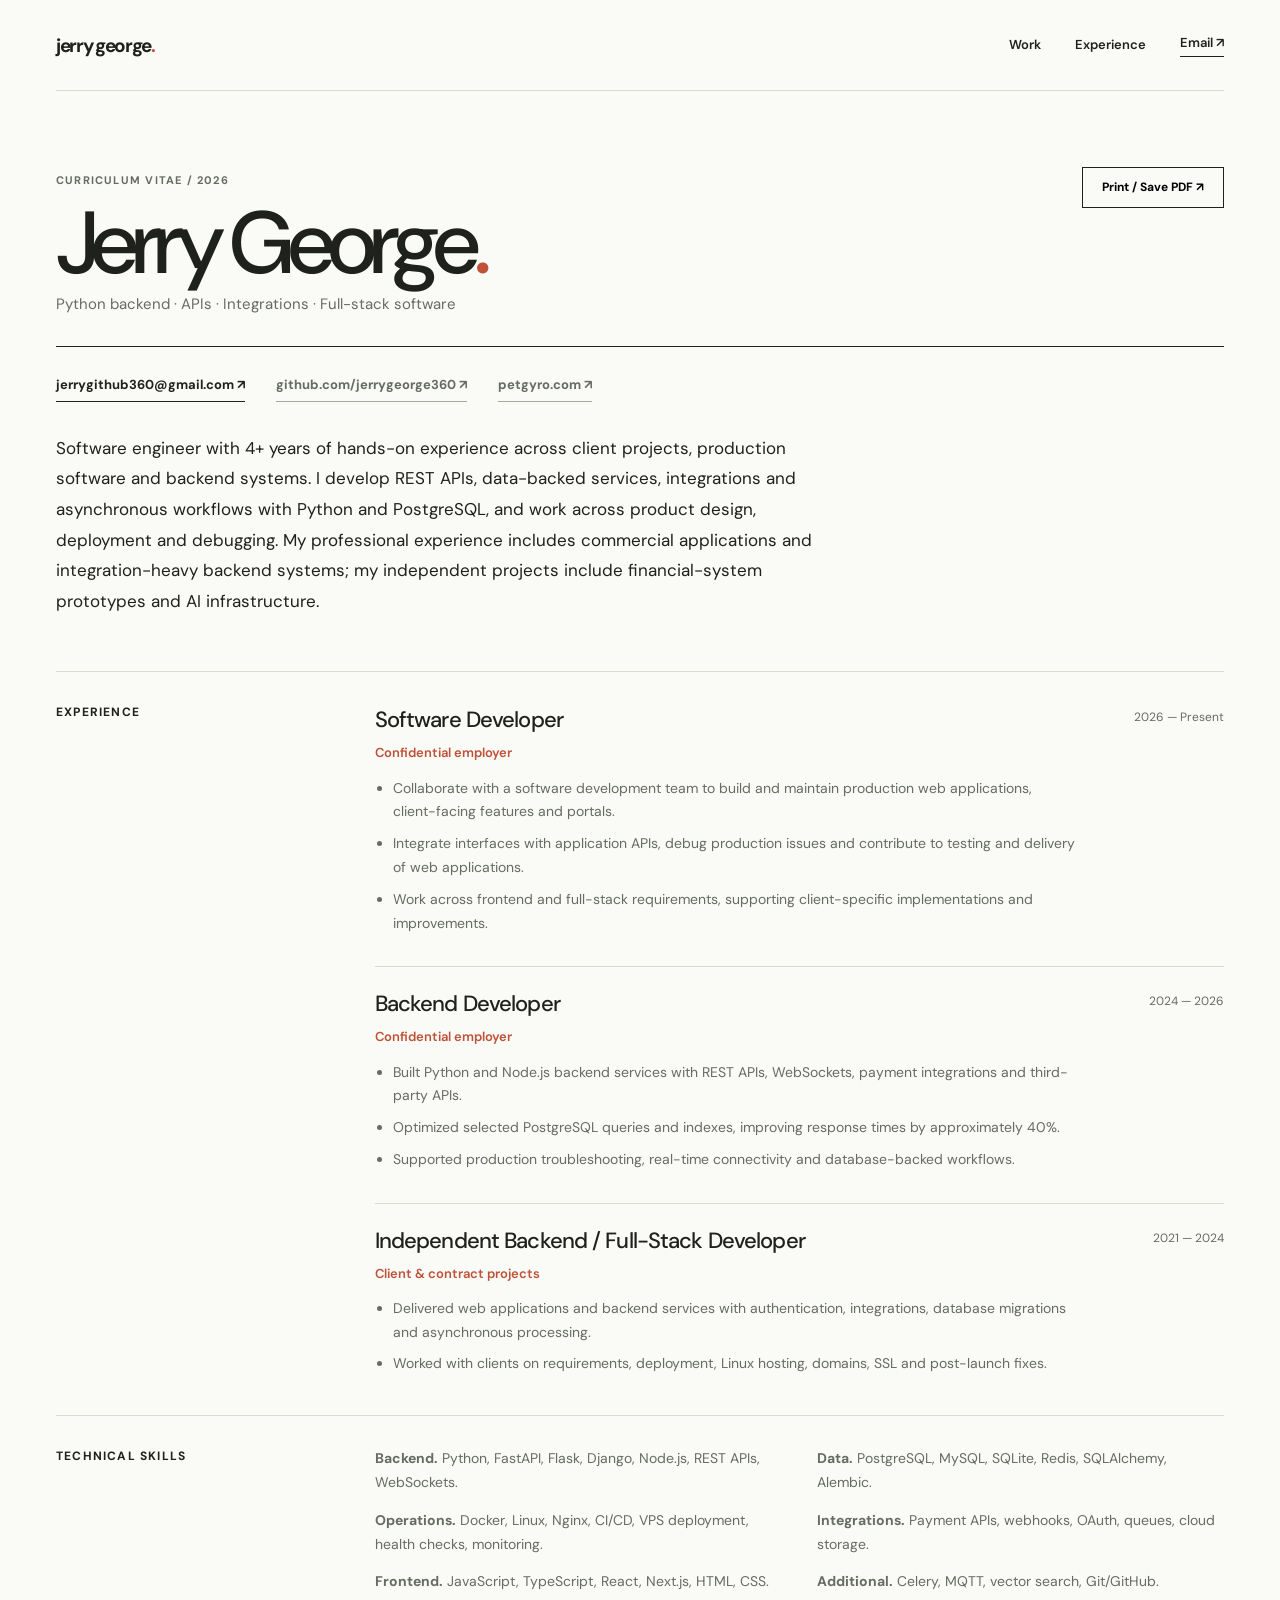
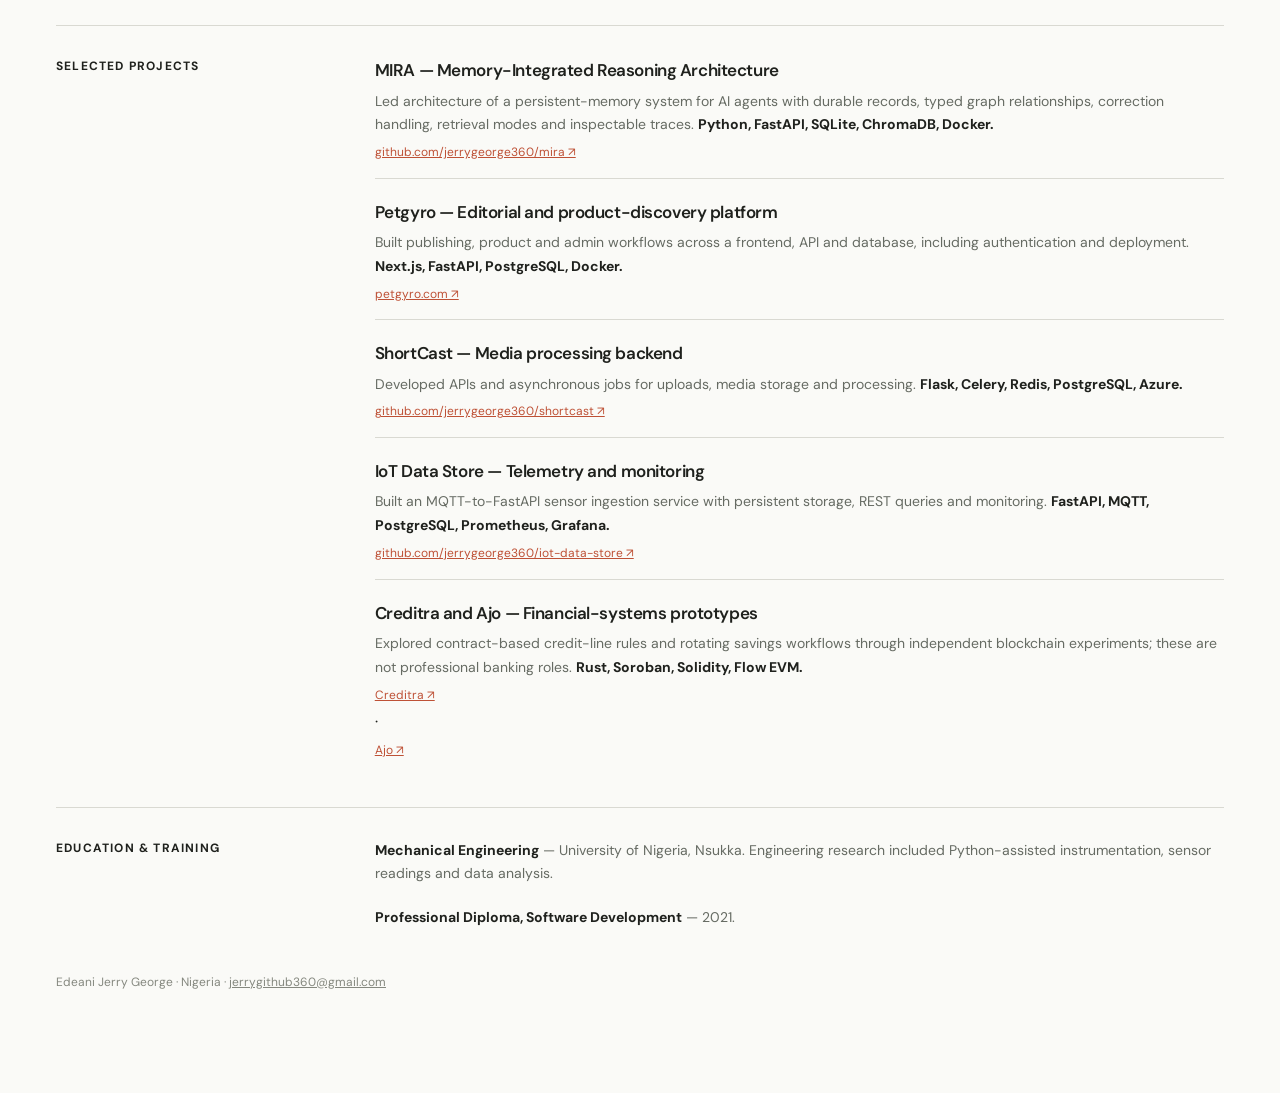
==== docs/resume.html @ 408cdb24 "Anonymize employer details on public résumé" ====
<!doctype html>
<html lang="en">
<head>
  <meta charset="utf-8">
  <meta name="viewport" content="width=device-width, initial-scale=1">
  <meta name="theme-color" content="#fafaf7">
  <meta name="description" content="Résumé of Edeani Jerry George, software engineer focused on Python backends, APIs, databases, integrations and production delivery.">
  <title>Résumé — Jerry George</title>
  <link rel="stylesheet" href="site.css">
</head>
<body class="resume-page">
  <a class="skip" href="#resume">Skip to résumé</a>
  <header class="site-header">
    <div class="shell header-inner">
      <a class="wordmark" href="index.html">jerry george<span>.</span></a>
      <nav class="nav" aria-label="Main navigation">
        <a href="index.html#work">Work</a>
        <a href="index.html#experience">Experience</a>
        <a class="nav-email" href="mailto:jerrygithub360@gmail.com">Email ↗</a>
      </nav>
    </div>
  </header>
  <main id="resume" class="shell section" aria-labelledby="resume-title">
    <div class="resume-heading">
      <div>
        <span class="eyebrow">Curriculum vitae / 2026</span>
        <h1 id="resume-title">Jerry George<span class="period">.</span></h1>
        <p>Python backend · APIs · Integrations · Full-stack software</p>
      </div>
      <button type="button" class="print-button" onclick="window.print()">Print / Save PDF ↗</button>
    </div>
    <div class="hero-links">
      <a class="text-link" href="mailto:jerrygithub360@gmail.com">jerrygithub360@gmail.com ↗</a>
      <a class="text-link muted" href="https://github.com/jerrygeorge360" target="_blank" rel="noopener noreferrer">github.com/jerrygeorge360 ↗</a>
      <a class="text-link muted" href="https://petgyro.com" target="_blank" rel="noopener noreferrer">petgyro.com ↗</a>
    </div>
    <p class="resume-intro">Software engineer with 4+ years of hands-on experience across client projects, production software and backend systems. I develop REST APIs, data-backed services, integrations and asynchronous workflows with Python and PostgreSQL, and work across product design, deployment and debugging. My professional experience includes commercial applications and integration-heavy backend systems; my independent projects include financial-system prototypes and AI infrastructure.</p>

    <section class="cv-section" aria-labelledby="cv-experience">
      <h2 id="cv-experience">Experience</h2>
      <div class="cv-content">
        <article class="cv-role">
          <div>
            <h3>Software Developer</h3>
            <p class="org">Confidential employer</p>
            <ul>
              <li>Collaborate with a software development team to build and maintain production web applications, client-facing features and portals.</li>
              <li>Integrate interfaces with application APIs, debug production issues and contribute to testing and delivery of web applications.</li>
              <li>Work across frontend and full-stack requirements, supporting client-specific implementations and improvements.</li>
            </ul>
          </div>
          <div class="cv-date">2026 — Present</div>
        </article>
        <article class="cv-role">
          <div>
            <h3>Backend Developer</h3>
            <p class="org">Confidential employer</p>
            <ul>
              <li>Built Python and Node.js backend services with REST APIs, WebSockets, payment integrations and third-party APIs.</li>
              <li>Optimized selected PostgreSQL queries and indexes, improving response times by approximately 40%.</li>
              <li>Supported production troubleshooting, real-time connectivity and database-backed workflows.</li>
            </ul>
          </div>
          <div class="cv-date">2024 — 2026</div>
        </article>
        <article class="cv-role">
          <div>
            <h3>Independent Backend / Full-Stack Developer</h3>
            <p class="org">Client & contract projects</p>
            <ul>
              <li>Delivered web applications and backend services with authentication, integrations, database migrations and asynchronous processing.</li>
              <li>Worked with clients on requirements, deployment, Linux hosting, domains, SSL and post-launch fixes.</li>
            </ul>
          </div>
          <div class="cv-date">2021 — 2024</div>
        </article>
      </div>
    </section>

    <section class="cv-section" aria-labelledby="cv-skills">
      <h2 id="cv-skills">Technical skills</h2>
      <div class="cv-grid">
        <p><strong>Backend.</strong> Python, FastAPI, Flask, Django, Node.js, REST APIs, WebSockets.</p>
        <p><strong>Data.</strong> PostgreSQL, MySQL, SQLite, Redis, SQLAlchemy, Alembic.</p>
        <p><strong>Operations.</strong> Docker, Linux, Nginx, CI/CD, VPS deployment, health checks, monitoring.</p>
        <p><strong>Integrations.</strong> Payment APIs, webhooks, OAuth, queues, cloud storage.</p>
        <p><strong>Frontend.</strong> JavaScript, TypeScript, React, Next.js, HTML, CSS.</p>
        <p><strong>Additional.</strong> Celery, MQTT, vector search, Git/GitHub.</p>
      </div>
    </section>

    <section class="cv-section" aria-labelledby="cv-projects">
      <h2 id="cv-projects">Selected projects</h2>
      <div class="cv-content">
        <article class="cv-project">
          <h3>MIRA — Memory-Integrated Reasoning Architecture</h3>
          <p>Led architecture of a persistent-memory system for AI agents with durable records, typed graph relationships, correction handling, retrieval modes and inspectable traces. <strong>Python, FastAPI, SQLite, ChromaDB, Docker.</strong></p>
          <a href="https://github.com/jerrygeorge360/mira">github.com/jerrygeorge360/mira ↗</a>
        </article>
        <article class="cv-project">
          <h3>Petgyro — Editorial and product-discovery platform</h3>
          <p>Built publishing, product and admin workflows across a frontend, API and database, including authentication and deployment. <strong>Next.js, FastAPI, PostgreSQL, Docker.</strong></p>
          <a href="https://petgyro.com">petgyro.com ↗</a>
        </article>
        <article class="cv-project">
          <h3>ShortCast — Media processing backend</h3>
          <p>Developed APIs and asynchronous jobs for uploads, media storage and processing. <strong>Flask, Celery, Redis, PostgreSQL, Azure.</strong></p>
          <a href="https://github.com/jerrygeorge360/shortcast">github.com/jerrygeorge360/shortcast ↗</a>
        </article>
        <article class="cv-project">
          <h3>IoT Data Store — Telemetry and monitoring</h3>
          <p>Built an MQTT-to-FastAPI sensor ingestion service with persistent storage, REST queries and monitoring. <strong>FastAPI, MQTT, PostgreSQL, Prometheus, Grafana.</strong></p>
          <a href="https://github.com/jerrygeorge360/iot-data-store">github.com/jerrygeorge360/iot-data-store ↗</a>
        </article>
        <article class="cv-project">
          <h3>Creditra and Ajo — Financial-systems prototypes</h3>
          <p>Explored contract-based credit-line rules and rotating savings workflows through independent blockchain experiments; these are not professional banking roles. <strong>Rust, Soroban, Solidity, Flow EVM.</strong></p>
          <a href="https://github.com/jerrygeorge360/Creditra-Contracts">Creditra ↗</a> · <a href="https://github.com/jerrygeorge360/Ajo">Ajo ↗</a>
        </article>
      </div>
    </section>

    <section class="cv-section" aria-labelledby="cv-education">
      <h2 id="cv-education">Education & training</h2>
      <div class="cv-content">
        <p><strong>Mechanical Engineering</strong> — University of Nigeria, Nsukka. Engineering research included Python-assisted instrumentation, sensor readings and data analysis.</p>
        <p><strong>Professional Diploma, Software Development</strong> — 2021.</p>
      </div>
    </section>
    <p class="footer-sign">Edeani Jerry George · Nigeria · <a href="mailto:jerrygithub360@gmail.com">jerrygithub360@gmail.com</a></p>
  </main>
</body>
</html>
---- docs/site.css ----
@import url('https://fonts.googleapis.com/css2?family=DM+Sans:wght@400;500;600;700&family=Instrument+Serif:ital@0;1&display=swap');

:root {
  --paper: #f6f5f1;
  --ink: #1f211d;
  --muted: #666b63;
  --quiet: #85887f;
  --line: #d9d9d2;
  --soft: #efeee8;
  --accent: #be5136;
  --dark: #252a24;
  --light: #fafaf7;
  --sans: 'DM Sans', 'Helvetica Neue', Arial, sans-serif;
  --serif: 'Instrument Serif', Georgia, serif;
}
* { box-sizing: border-box; }
html { scroll-behavior: smooth; scroll-padding-top: 100px; }
body { margin: 0; background: var(--paper); color: var(--ink); font-family: var(--sans); font-size: 16px; line-height: 1.55; -webkit-font-smoothing: antialiased; }
::selection { background: #e6cdb9; color: #211e1b; }
a { color: inherit; }
a:focus-visible, button:focus-visible { outline: 3px solid var(--accent); outline-offset: 5px; }
button, input, textarea { font: inherit; }
img { max-width: 100%; }
.shell { width: min(1296px, calc(100% - 112px)); margin: 0 auto; }
.skip { position: absolute; left: -9999px; top: 10px; z-index: 100; background: var(--ink); color: white; padding: 10px 18px; }
.skip:focus { left: 10px; }
.site-header { position: relative; z-index: 2; }
.header-inner { height: 91px; border-bottom: 1px solid var(--line); display: flex; align-items: center; justify-content: space-between; gap: 30px; }
.wordmark { font-size: 19px; line-height: 1; letter-spacing: -.07em; font-weight: 700; text-decoration: none; }
.wordmark span { color: var(--accent); }
.nav { display: flex; gap: 34px; align-items: center; }
.nav a { text-decoration: none; font-size: 13px; font-weight: 600; transition: color .2s ease; }
.nav a:hover, .text-link:hover, .underline-link:hover { color: var(--accent); }
.nav .nav-email { border-bottom: 1px solid currentColor; padding-bottom: 3px; }
.eyebrow, .folio, .section-no, .work-meta, .subhead, .date, .tiny, .project-number, .index-foot { letter-spacing: .11em; text-transform: uppercase; font-size: 11px; font-weight: 700; }
.eyebrow, .tiny, .date, .project-number { color: var(--muted); }
.hero { padding-top: 82px; padding-bottom: 104px; }
.hero-meta { display: flex; align-items: center; justify-content: space-between; gap: 18px; font-size: 12px; color: var(--muted); font-weight: 600; }
.hero-meta .dash { display: inline-block; width: 28px; height: 1px; background: var(--muted); margin: 0 9px 4px; }
.nameplate { margin: 48px 0 0; font-size: clamp(106px, 15.2vw, 232px); line-height: .8; font-weight: 600; letter-spacing: -.105em; }
.nameplate > span { display: block; }
.nameplate > span:last-child { margin-left: 10.5%; }
.period { color: var(--accent); }
.hero-bottom { display: grid; grid-template-columns: minmax(0, .7fr) minmax(0, 1fr); gap: 90px; align-items: end; margin-top: 76px; }
.hero-caption { align-self: start; font-size: 13px; line-height: 1.7; color: var(--muted); max-width: 280px; }
.hero-lede { font-size: clamp(24px, 3.05vw, 43px); line-height: 1.22; letter-spacing: -.048em; margin: 0 0 22px; font-weight: 500; max-width: 685px; }
.hero-lede em { font-family: var(--serif); font-size: 1.21em; font-weight: 400; letter-spacing: -.01em; color: var(--accent); }
.hero-desc { font-size: 15px; line-height: 1.85; color: #595f57; max-width: 620px; margin: 0 0 30px; }
.hero-links { display: flex; align-items: center; flex-wrap: wrap; column-gap: 31px; row-gap: 12px; }
.text-link { display: inline-flex; align-items: center; gap: 10px; font-size: 13px; font-weight: 700; text-decoration: none; border-bottom: 1px solid var(--ink); padding-bottom: 6px; transition: color .2s ease; }
.text-link .arrow { font-size: 17px; line-height: 1; font-weight: 400; }
.text-link.muted { border-color: #a5a9a0; color: var(--muted); }
.between-line { border-top: 1px solid var(--line); display: grid; grid-template-columns: 1fr auto; gap: 20px; padding: 18px 0; color: var(--muted); font-size: 12px; }
.between-line span:last-child { color: var(--accent); }
.section { padding: 117px 0 112px; }
.section-title-row { display: grid; grid-template-columns: .34fr 1fr; gap: 30px; align-items: start; margin-bottom: 61px; }
.section-no { padding-top: 13px; color: var(--accent); }
.section-title { font-size: clamp(37px, 4.55vw, 68px); letter-spacing: -.065em; font-weight: 500; line-height: 1.06; margin: 0; }
.section-title em { font-family: var(--serif); font-size: 1.16em; font-weight: 400; letter-spacing: -.015em; }
.section-note { max-width: 550px; margin: 21px 0 0; font-size: 15px; line-height: 1.85; color: var(--muted); }
.work-list { border-top: 1px solid var(--ink); }
.work-row { border-bottom: 1px solid var(--line); display: grid; grid-template-columns: .23fr 1.2fr .75fr 40px; align-items: start; column-gap: 24px; padding: 37px 0 43px; transition: background-color .22s ease, padding .22s ease; }
.work-row:hover { background: var(--soft); padding-left: 16px; padding-right: 16px; }
.work-row .project-number { padding-top: 12px; }
.project-name { font-size: clamp(30px, 3.5vw, 53px); font-weight: 500; letter-spacing: -.06em; line-height: 1.07; margin: 0 0 13px; }
.project-name a { text-decoration: none; }
.project-name a:hover { text-decoration: underline; text-decoration-thickness: 1px; text-underline-offset: 8px; }
.project-what { color: #60665d; max-width: 480px; font-size: 14px; line-height: 1.8; margin: 0; }
.work-side { padding-top: 13px; color: var(--muted); font-size: 13px; line-height: 1.7; }
.work-side .subhead { display: block; margin-bottom: 11px; color: var(--ink); font-size: 10px; }
.work-side strong { display: block; color: var(--ink); font-size: 13px; font-weight: 600; margin-top: 12px; }
.visit { display: flex; align-items: center; justify-content: flex-end; font-size: 29px; line-height: 1; text-decoration: none; font-weight: 400; padding-top: 2px; transition: color .2s ease, transform .2s ease; }
.visit:hover { color: var(--accent); transform: translate(3px,-3px); }
.work-footnote { display: flex; align-items: flex-start; gap: 12px; margin-top: 22px; font-size: 12px; color: var(--muted); }
.work-footnote::before { content: '*'; color: var(--accent); font-size: 20px; line-height: .9; }
.selected-links { margin-top: 38px; display: flex; gap: 32px; flex-wrap: wrap; }
.selected-links a { font-size: 13px; font-weight: 700; text-underline-offset: 4px; }
.story-section { background: var(--dark); color: #f7f6f2; }
.story-section .section-title-row { margin-bottom: 48px; }
.story-section .section-no { color: #d79c86; }
.story-section .section-note { color: #bfc7ba; }
.story-content { display: grid; grid-template-columns: .34fr 1fr; gap: 30px; }
.story-heading { font-family: var(--serif); font-size: 43px; line-height: 1; letter-spacing: -.035em; color: #ddafa3; font-style: italic; }
.job-list { border-top: 1px solid #70776d; }
.job { display: grid; grid-template-columns: .8fr 1.4fr .66fr; gap: 22px; border-bottom: 1px solid #525a52; padding: 30px 0; align-items: start; }
.job h3 { font-size: 23px; letter-spacing: -.045em; font-weight: 500; line-height: 1.23; margin: 0 0 5px; }
.job-company { font-size: 13px; color: #d2d5cc; margin: 0; }
.job-copy { font-size: 13px; line-height: 1.85; color: #c2c9bf; margin: 0; }
.job-year { text-align: right; color: #c2c9bf; font-size: 12px; white-space: nowrap; }
.story-skills { margin-top: 45px; border-top: 1px solid #525a52; padding-top: 23px; display: grid; grid-template-columns: .8fr 1.4fr .66fr; gap: 22px; font-size: 13px; line-height: 1.8; color: #c6cdc3; }
.story-skills .subhead { color: #d79c86; }
.about-grid { display: grid; grid-template-columns: .34fr 1fr; gap: 30px; align-items: start; }
.about-grid .section-no { padding-top: 13px; }
.about-content { display: grid; grid-template-columns: 1fr .55fr; gap: 65px; align-items: end; }
.about-statement { font-size: clamp(24px, 3vw, 39px); letter-spacing: -.052em; line-height: 1.28; max-width: 790px; margin: 0; }
.about-statement em { font-family: var(--serif); font-weight: 400; font-size: 1.17em; color: var(--accent); letter-spacing: 0; }
.about-details { font-size: 14px; color: var(--muted); line-height: 1.85; margin: 0; }
.about-details strong { color: var(--ink); }
.about-links { display: flex; gap: 30px; flex-wrap: wrap; margin-top: 32px; }
.contact-section { padding: 90px 0 86px; border-top: 1px solid var(--ink); }
.contact-top { display: flex; justify-content: space-between; gap: 25px; }
.contact-lead { font-family: var(--serif); font-style: italic; font-size: clamp(23px, 3.3vw, 43px); margin: 0; }
.contact-title { font-size: clamp(62px, 9.5vw, 145px); line-height: 1; letter-spacing: -.09em; font-weight: 500; margin: 26px 0 25px; }
.contact-title a { text-decoration: none; }
.contact-title a:hover { color: var(--accent); }
.contact-bottom { display: flex; justify-content: space-between; gap: 30px; flex-wrap: wrap; color: var(--muted); font-size: 12px; margin-top: 35px; }
.contact-bottom .footer-links { display: flex; gap: 22px; flex-wrap: wrap; }
.contact-bottom a { text-decoration: none; border-bottom: 1px solid #a9aca4; padding-bottom: 3px; }
.contact-bottom a:hover { color: var(--accent); }
.resume-page { background: var(--light); }
.resume-page .section { padding: 76px 0 90px; }
.resume-heading { display: flex; align-items: flex-start; justify-content: space-between; gap: 30px; border-bottom: 1px solid var(--ink); padding-bottom: 29px; margin-bottom: 28px; }
.resume-heading h1 { margin: 10px 0 8px; font-size: clamp(46px, 7vw, 88px); letter-spacing: -.075em; line-height: .95; font-weight: 500; }
.resume-heading p { margin: 0; color: var(--muted); font-size: 15px; }
.print-button { background: none; border: 1px solid var(--ink); padding: 10px 19px; cursor: pointer; white-space: nowrap; font-size: 12px; font-weight: 700; }
.print-button:hover { background: var(--ink); color: white; }
.resume-intro { max-width: 800px; font-size: 17px; line-height: 1.8; margin: 31px 0 55px; }
.cv-section { display: grid; grid-template-columns: .34fr 1fr; gap: 30px; padding: 31px 0; border-top: 1px solid var(--line); }
.cv-section h2 { font-size: 12px; text-transform: uppercase; letter-spacing: .1em; font-weight: 700; margin: 0; }
.cv-content { display: grid; gap: 20px; }
.cv-grid { display: grid; grid-template-columns: 1fr 1fr; gap: 14px 35px; }
.cv-grid p,.cv-content p { margin: 0; color: var(--muted); font-size: 14px; line-height: 1.7; }
.cv-content strong { color: var(--ink); }
.cv-role { display: grid; grid-template-columns: 1fr 130px; gap: 16px; padding-bottom: 23px; border-bottom: 1px solid var(--line); }
.cv-role:last-child { border-bottom: 0; padding-bottom: 0; }
.cv-role h3 { font-size: 22px; letter-spacing: -.04em; font-weight: 500; margin: 0 0 5px; }
.cv-role .org { font-size: 13px; color: var(--accent); margin-bottom: 12px; font-weight: 600; }
.cv-role ul { padding-left: 18px; margin: 0; color: var(--muted); line-height: 1.7; font-size: 14px; }
.cv-role li { margin: 0 0 8px; }
.cv-date { text-align: right; font-size: 12px; color: var(--muted); white-space: nowrap; padding-top: 5px; }
.cv-project { display: grid; grid-template-columns: 1fr; gap: 6px; padding-bottom: 16px; border-bottom: 1px solid var(--line); }
.cv-project:last-child { border-bottom: 0; }
.cv-project h3 { margin: 0; font-weight: 600; letter-spacing: -.025em; font-size: 17px; }
.cv-project a { font-size: 12px; color: var(--accent); }
.footer-sign { font-size: 12px; color: var(--quiet); }
@media (max-width: 1100px) {
  .shell { width: min(100% - 72px, 1296px); }
  .hero { padding-top: 70px; }
  .nameplate { font-size: clamp(100px, 15.3vw, 175px); }
  .hero-bottom { gap: 55px; }
  .work-row { grid-template-columns: 70px 1fr .7fr 30px; gap: 17px; }
}
@media (max-width: 760px) {
  .shell { width: min(100% - 38px, 1296px); }
  .header-inner { height: 74px; }
  .nav { gap: 17px; }
  .nav a { font-size: 12px; }
  .nav .optional { display: none; }
  .hero { padding: 66px 0 75px; }
  .hero-meta { align-items: flex-start; font-size: 11px; }
  .hero-meta span:last-child { text-align: right; }
  .nameplate { margin-top: 70px; font-size: clamp(70px, 16.8vw, 129px); }
  .nameplate > span:last-child { margin-left: 5%; }
  .hero-bottom { grid-template-columns: 1fr; margin-top: 53px; gap: 25px; }
  .hero-caption { max-width: none; font-size: 12px; }
  .hero-lede { font-size: clamp(28px, 6vw, 42px); }
  .hero-desc { font-size: 14px; }
  .between-line { grid-template-columns: 1fr; gap: 5px; }
  .section { padding: 79px 0; }
  .section-title-row, .story-content, .about-grid { grid-template-columns: 1fr; gap: 20px; }
  .section-title-row { margin-bottom: 40px; }
  .section-no { padding-top: 0; }
  .work-row { grid-template-columns: 36px 1fr 25px; gap: 12px; padding: 31px 0 35px; }
  .work-row .project-number { padding-top: 9px; }
  .work-side { grid-column: 2 / 3; padding-top: 8px; }
  .work-side .subhead { display: none; }
  .project-name { font-size: clamp(29px, 7vw, 44px); }
  .visit { grid-column: 3; grid-row: 1; }
  .story-content { gap: 30px; }
  .story-heading { font-size: 32px; }
  .job { grid-template-columns: 1fr auto; gap: 12px; }
  .job-copy { grid-column: 1 / 3; }
  .job-year { grid-column: 2; grid-row: 1; }
  .story-skills { grid-template-columns: 1fr; gap: 7px; }
  .about-content { grid-template-columns: 1fr; gap: 24px; }
  .contact-section { padding: 70px 0; }
  .contact-top { flex-direction: column; gap: 13px; }
  .resume-heading { flex-direction: column; }
  .cv-section { grid-template-columns: 1fr; gap: 18px; }
}
@media (max-width: 420px) {
  .wordmark { font-size: 17px; }
  .nav { gap: 14px; }
  .nav a { font-size: 11px; }
  .hero-meta .dash { display: none; }
  .nameplate { font-size: clamp(64px, 16vw, 78px); }
  .work-row { grid-template-columns: 28px 1fr 20px; gap: 8px; }
  .work-row:hover { padding-left: 0; padding-right: 0; }
  .work-side { font-size: 12px; }
  .cv-grid { grid-template-columns: 1fr; }
  .cv-role { grid-template-columns: 1fr; gap: 0; }
  .cv-date { order: -1; text-align: left; padding: 0 0 5px; }
}
@media (prefers-reduced-motion: reduce) {
  html { scroll-behavior: auto; }
  *, *::before, *::after { transition-duration: 0.01ms !important; animation-duration: 0.01ms !important; }
}
@media print {
  @page { size: A4; margin: 14mm; }
  :root { --paper: #fff; --light: #fff; }
  html, body { background: white !important; color: black !important; font-size: 10pt; }
  .header-inner, .site-header, .print-button, .site-footer, .contact-section { display: none !important; }
  .resume-page .section { padding: 0; }
  .shell { width: 100%; }
  .resume-heading { margin-bottom: 10px; padding-bottom: 10px; }
  .resume-heading h1 { font-size: 31pt; }
  .resume-intro { margin: 13px 0 20px; font-size: 10pt; line-height: 1.5; }
  .cv-section { padding: 14px 0; grid-template-columns: 120px 1fr; break-inside: avoid; }
  .cv-grid { gap: 8px; }
  .cv-grid p, .cv-content p, .cv-role ul { font-size: 9.4pt; }
  .cv-role { padding-bottom: 12px; break-inside: avoid; }
  .cv-role h3 { font-size: 13pt; }
  .cv-project { padding-bottom: 10px; break-inside: avoid; }
  a { text-decoration: none; color: black !important; }
}
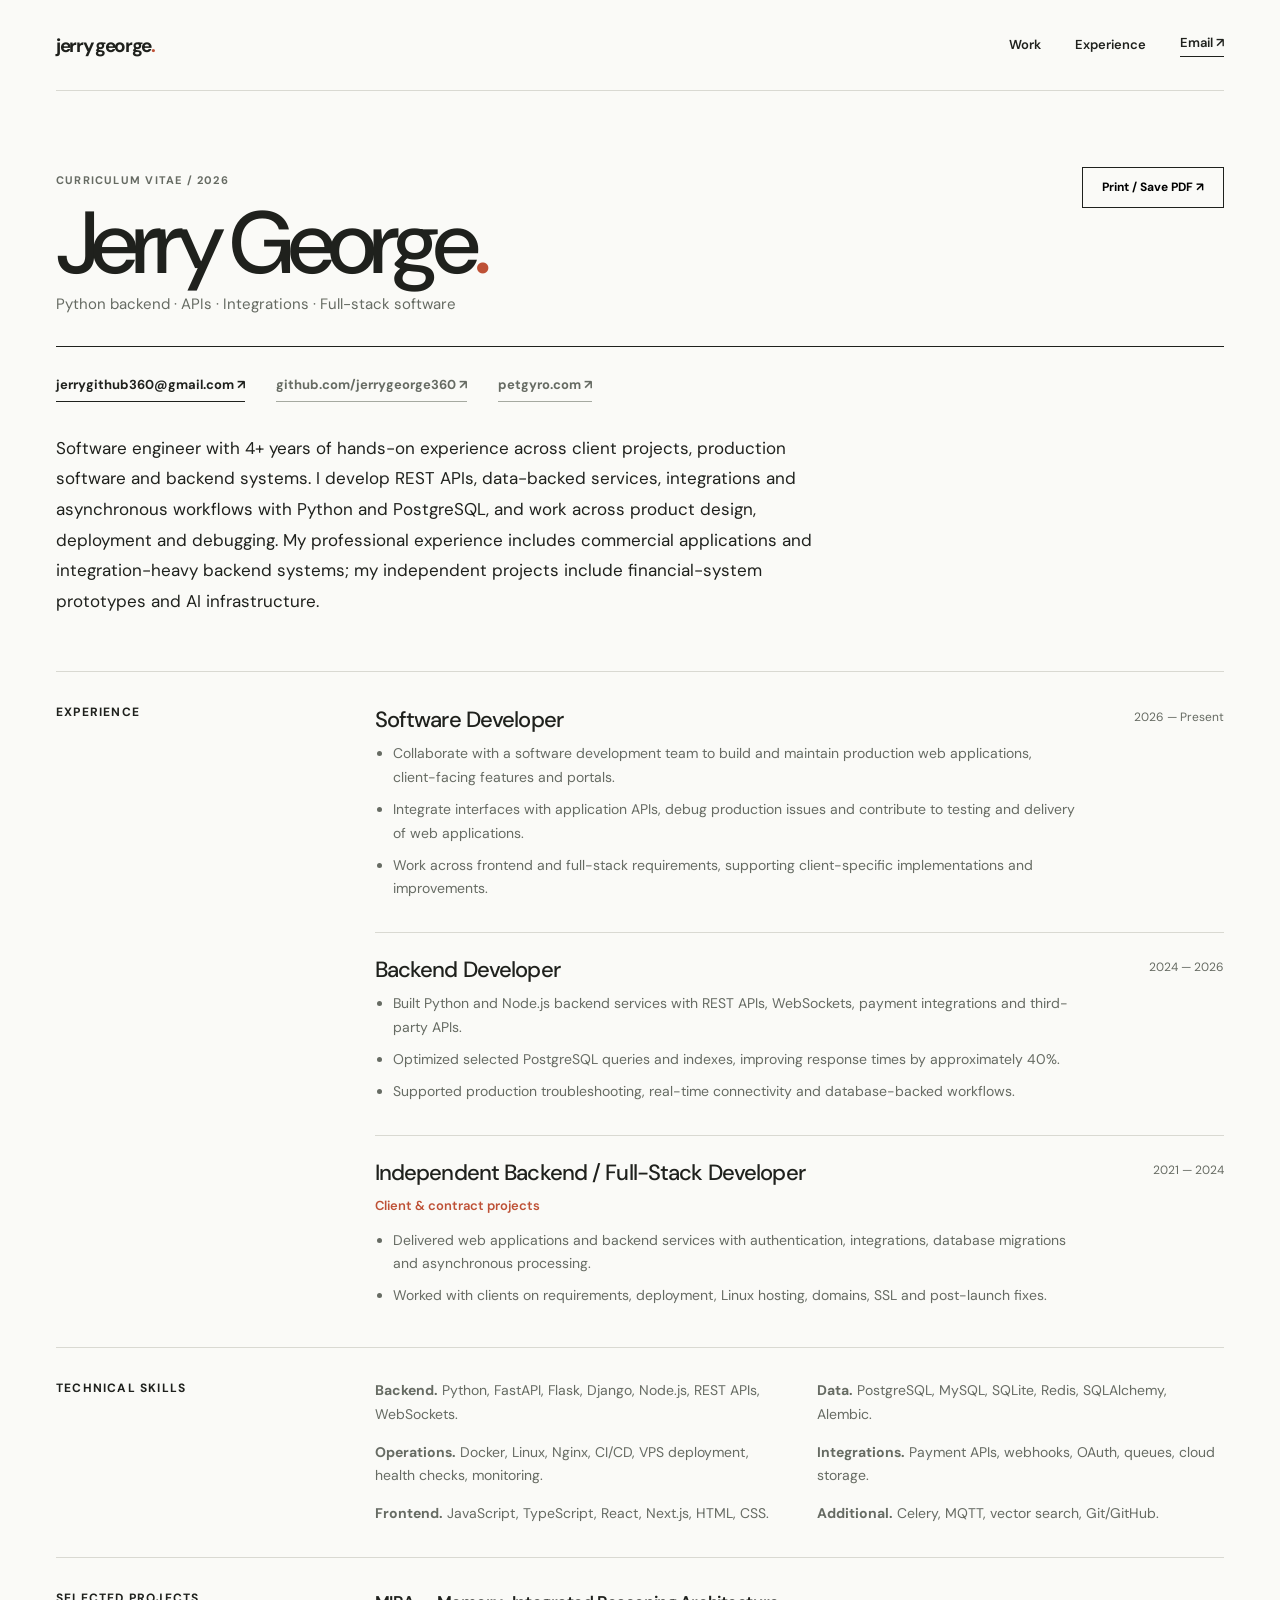
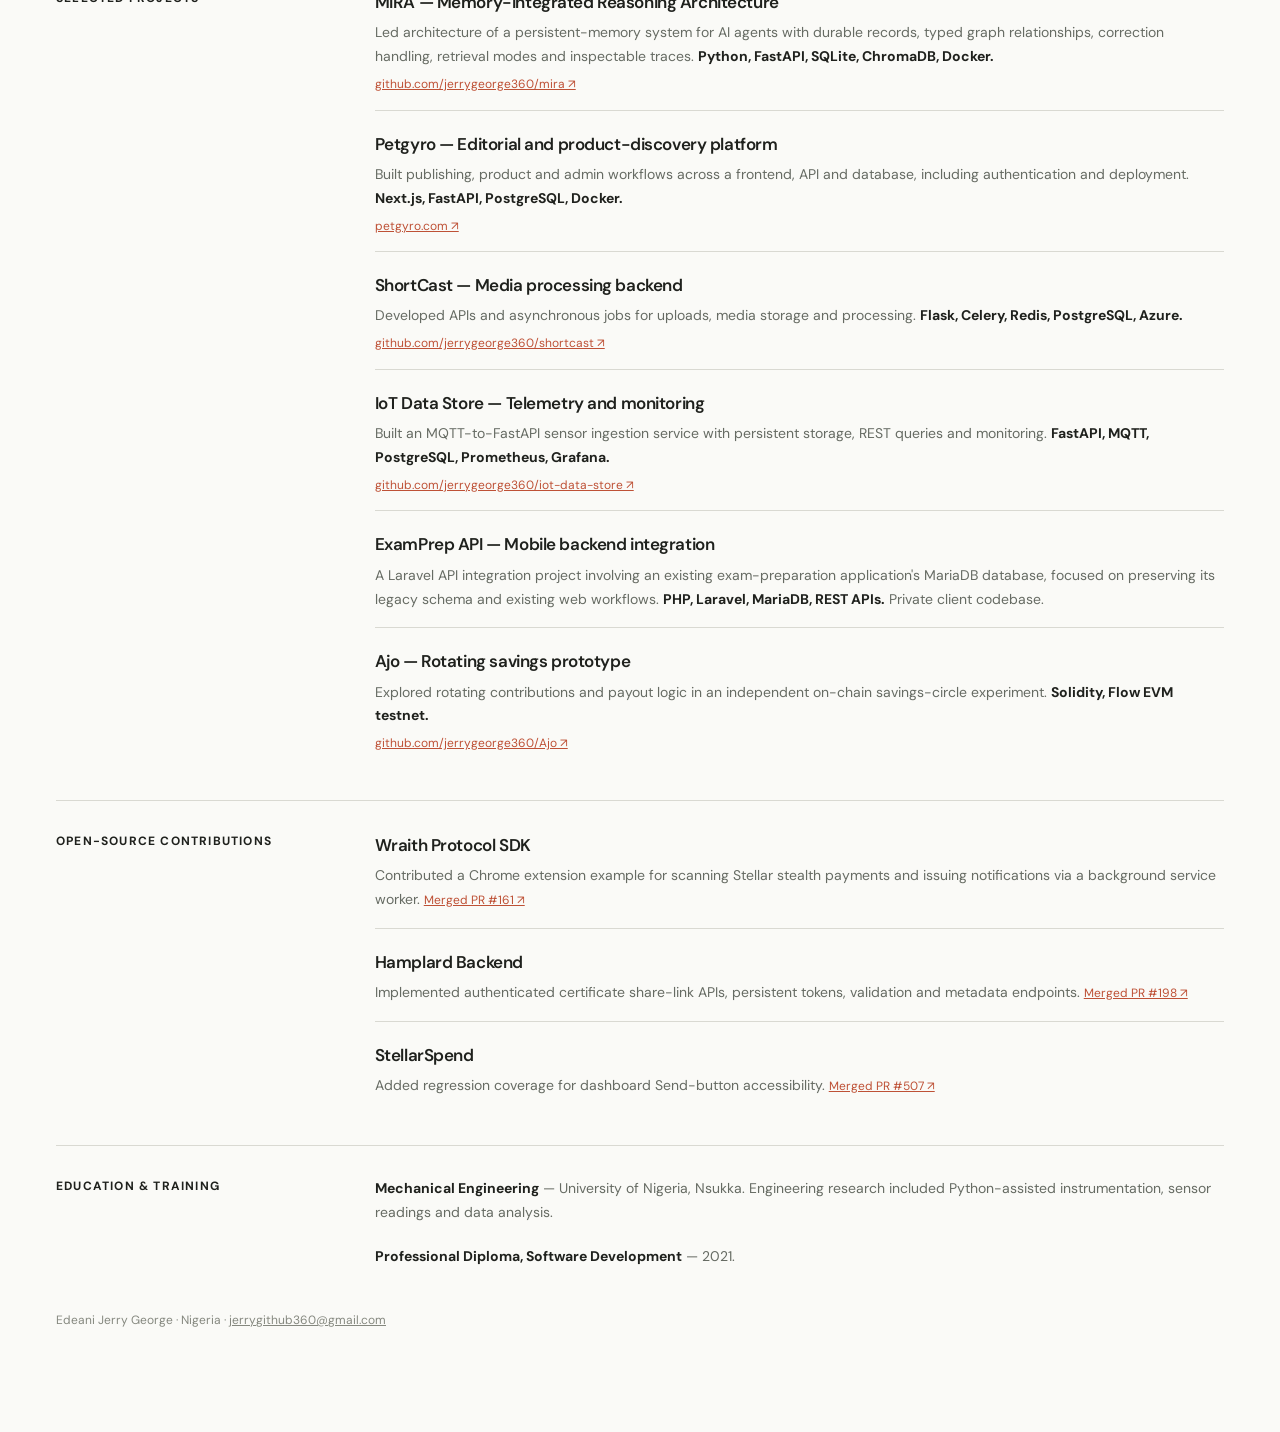
==== commit a32da773: "Make experience discreet, replace Creditra with ExamPrep, add merged OSS PRs" ====
--- a/docs/resume.html
+++ b/docs/resume.html
@@ -42,7 +42,6 @@
         <article class="cv-role">
           <div>
             <h3>Software Developer</h3>
-            <p class="org">Confidential employer</p>
             <ul>
               <li>Collaborate with a software development team to build and maintain production web applications, client-facing features and portals.</li>
               <li>Integrate interfaces with application APIs, debug production issues and contribute to testing and delivery of web applications.</li>
@@ -54,7 +53,6 @@
         <article class="cv-role">
           <div>
             <h3>Backend Developer</h3>
-            <p class="org">Confidential employer</p>
             <ul>
               <li>Built Python and Node.js backend services with REST APIs, WebSockets, payment integrations and third-party APIs.</li>
               <li>Optimized selected PostgreSQL queries and indexes, improving response times by approximately 40%.</li>
@@ -113,10 +111,32 @@
           <a href="https://github.com/jerrygeorge360/iot-data-store">github.com/jerrygeorge360/iot-data-store ↗</a>
         </article>
         <article class="cv-project">
-          <h3>Creditra and Ajo — Financial-systems prototypes</h3>
-          <p>Explored contract-based credit-line rules and rotating savings workflows through independent blockchain experiments; these are not professional banking roles. <strong>Rust, Soroban, Solidity, Flow EVM.</strong></p>
-          <a href="https://github.com/jerrygeorge360/Creditra-Contracts">Creditra ↗</a> · <a href="https://github.com/jerrygeorge360/Ajo">Ajo ↗</a>
+          <h3>ExamPrep API — Mobile backend integration</h3>
+          <p>A Laravel API integration project involving an existing exam-preparation application's MariaDB database, focused on preserving its legacy schema and existing web workflows. <strong>PHP, Laravel, MariaDB, REST APIs.</strong> Private client codebase.</p>
         </article>
+        <article class="cv-project">
+          <h3>Ajo — Rotating savings prototype</h3>
+          <p>Explored rotating contributions and payout logic in an independent on-chain savings-circle experiment. <strong>Solidity, Flow EVM testnet.</strong></p>
+          <a href="https://github.com/jerrygeorge360/Ajo">github.com/jerrygeorge360/Ajo ↗</a>
+        </article>
+      </div>
+    </section>
+
+    <section class="cv-section" aria-labelledby="cv-oss">
+      <h2 id="cv-oss">Open-source contributions</h2>
+      <div class="cv-content">
+        <div class="cv-project">
+          <h3>Wraith Protocol SDK</h3>
+          <p>Contributed a Chrome extension example for scanning Stellar stealth payments and issuing notifications via a background service worker. <a href="https://github.com/wraith-protocol/sdk/pull/161">Merged PR #161 ↗</a></p>
+        </div>
+        <div class="cv-project">
+          <h3>Hamplard Backend</h3>
+          <p>Implemented authenticated certificate share-link APIs, persistent tokens, validation and metadata endpoints. <a href="https://github.com/Hamplard-Hub/Hamplard-backend/pull/198">Merged PR #198 ↗</a></p>
+        </div>
+        <div class="cv-project">
+          <h3>StellarSpend</h3>
+          <p>Added regression coverage for dashboard Send-button accessibility. <a href="https://github.com/stellarspend/stellarspend-app/pull/507">Merged PR #507 ↗</a></p>
+        </div>
       </div>
     </section>
 
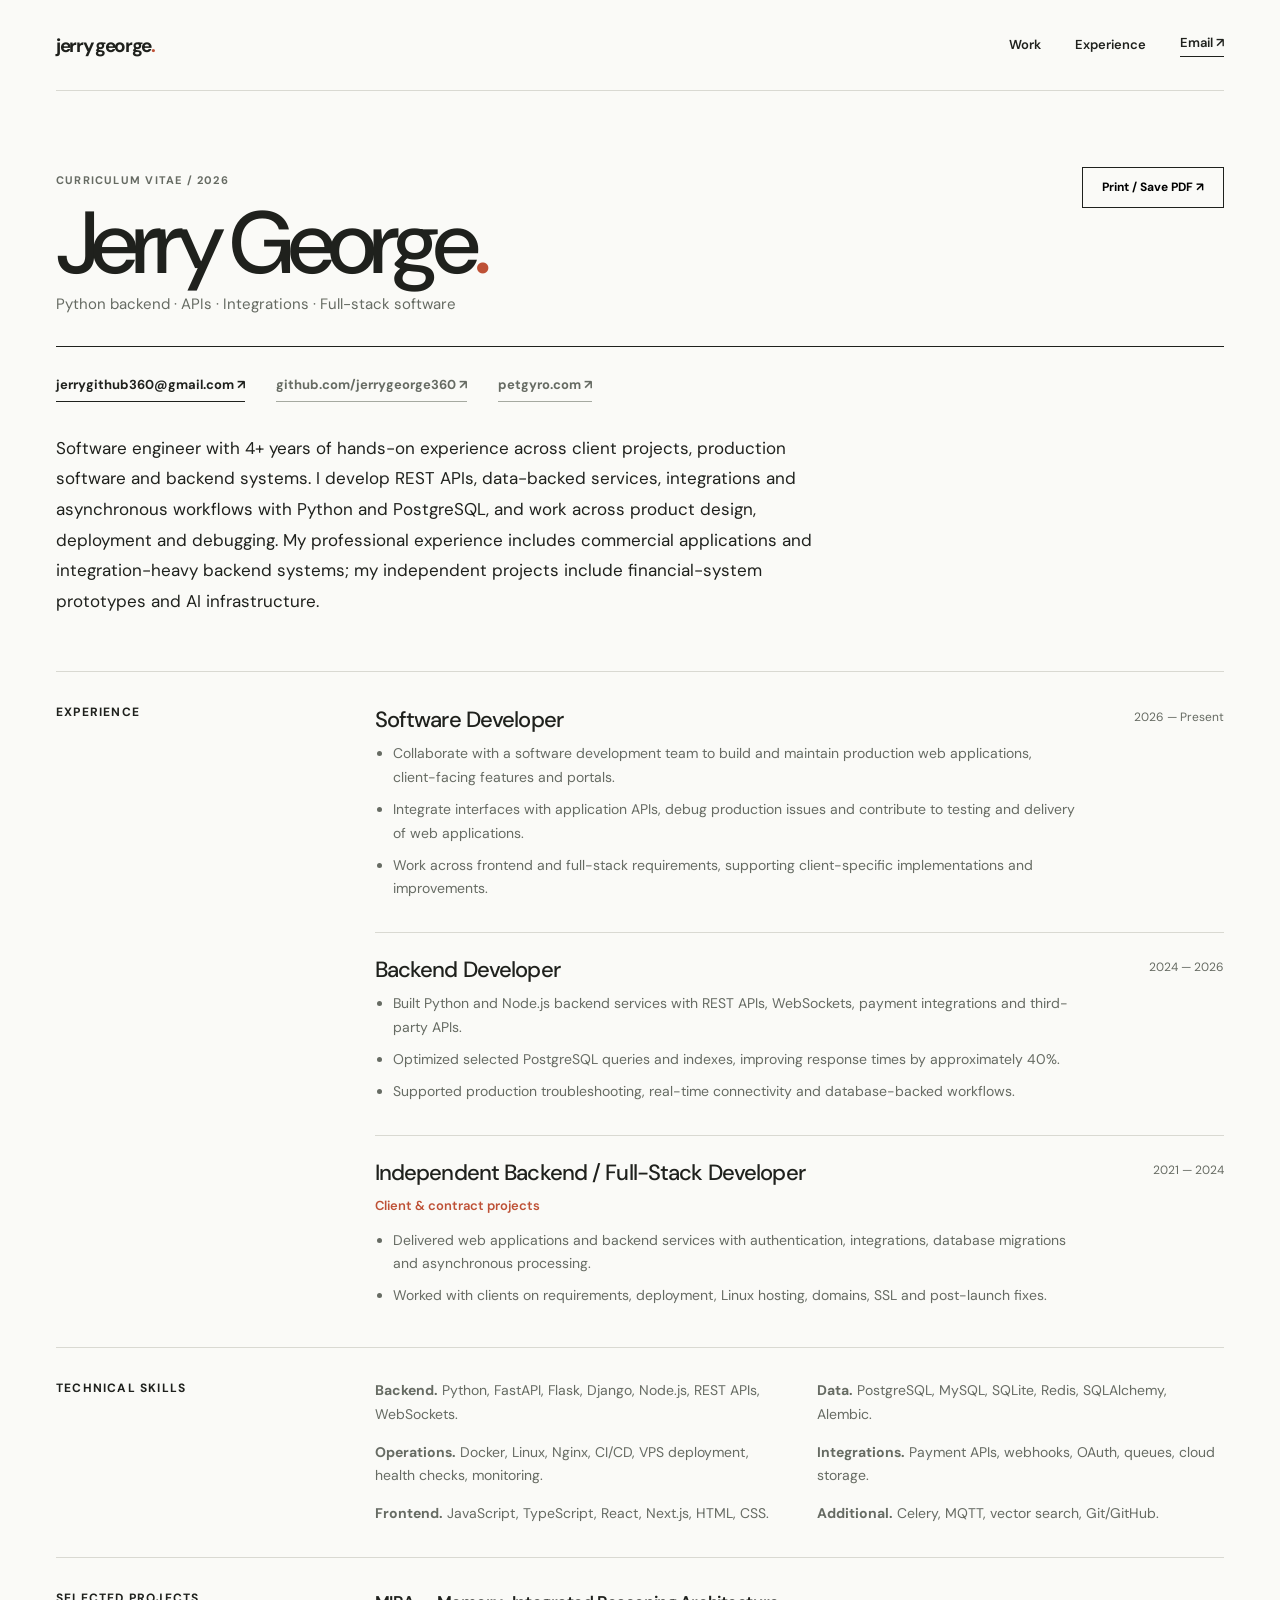
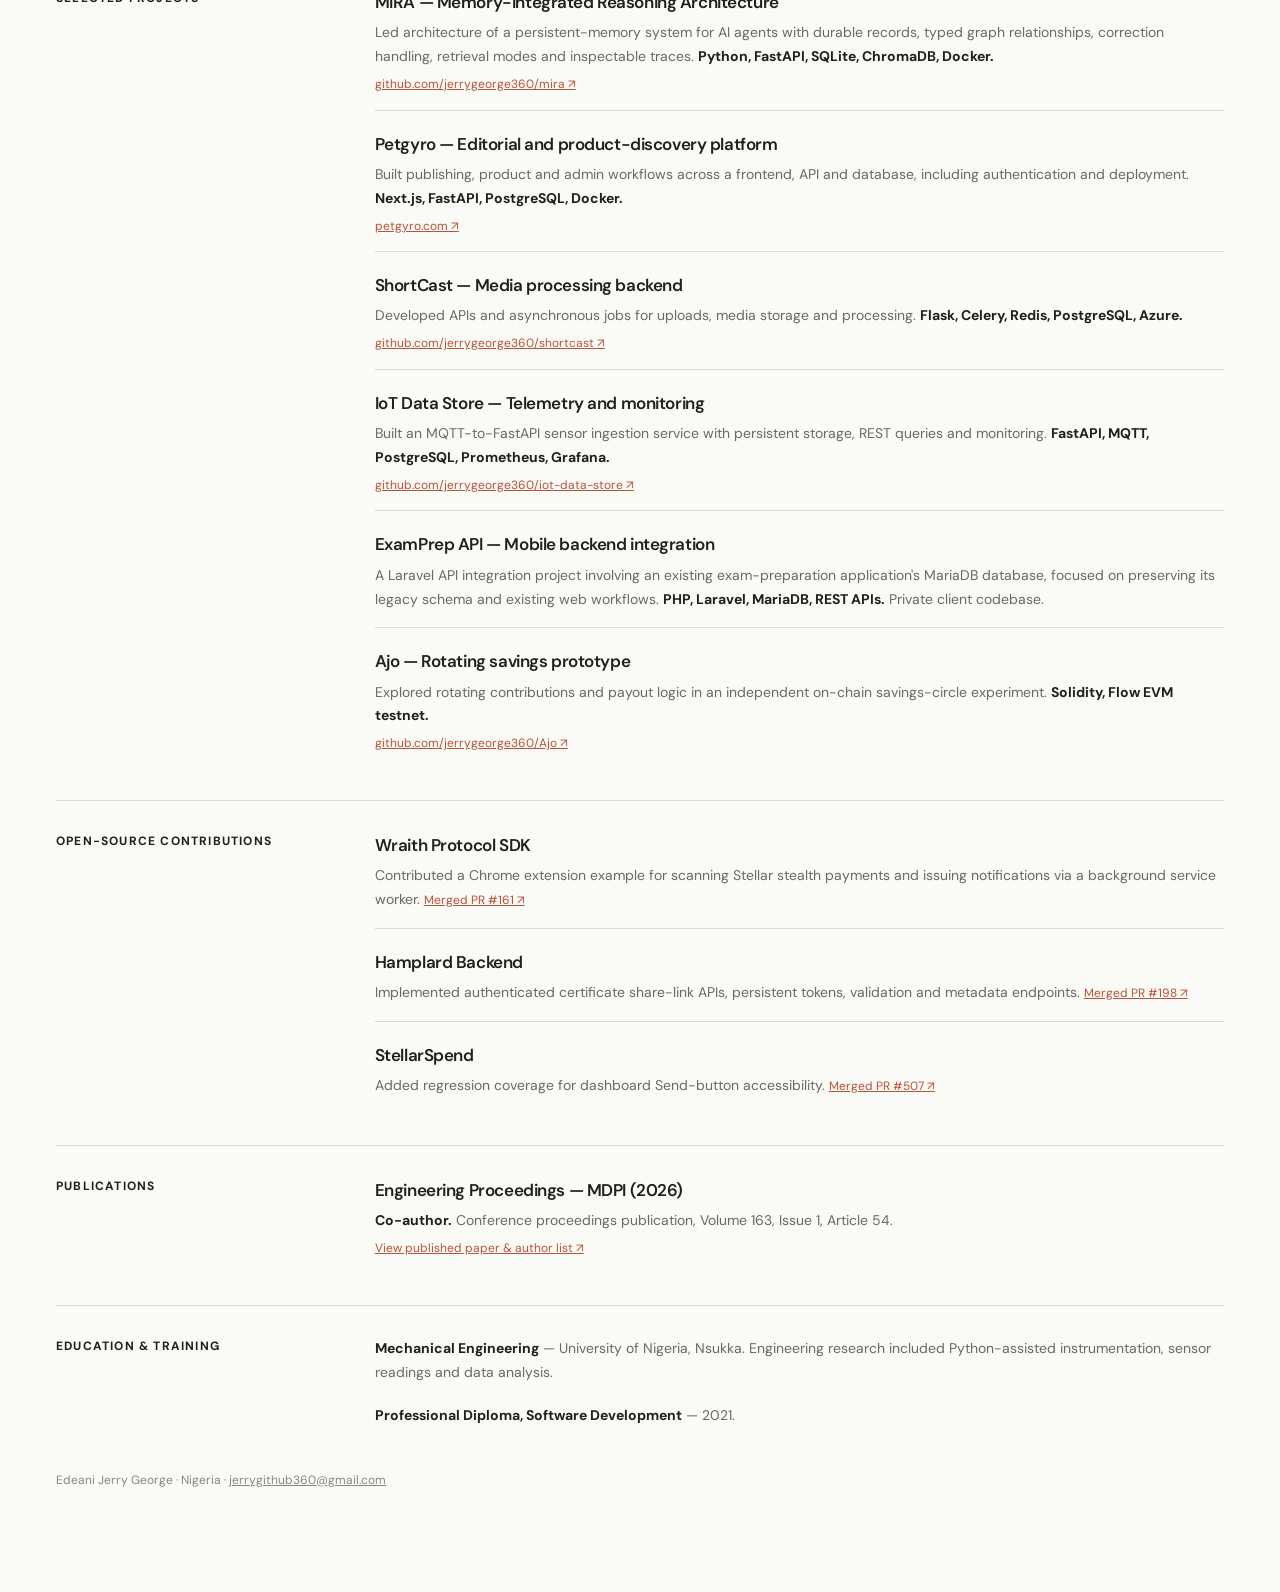
==== commit 8631313a: "Add co-authored MDPI research publication to public résumé" ====
--- a/docs/resume.html
+++ b/docs/resume.html
@@ -140,6 +140,17 @@
       </div>
     </section>
 
+    <section class="cv-section" aria-labelledby="cv-publications">
+      <h2 id="cv-publications">Publications</h2>
+      <div class="cv-content">
+        <div class="cv-project">
+          <h3>Engineering Proceedings — MDPI (2026)</h3>
+          <p><strong>Co-author.</strong> Conference proceedings publication, Volume 163, Issue 1, Article 54.</p>
+          <a href="https://www.mdpi.com/2673-4591/163/1/54" target="_blank" rel="noopener noreferrer">View published paper &amp; author list ↗</a>
+        </div>
+      </div>
+    </section>
+
     <section class="cv-section" aria-labelledby="cv-education">
       <h2 id="cv-education">Education & training</h2>
       <div class="cv-content">
--- a/docs/site.css
+++ b/docs/site.css
@@ -75,6 +75,25 @@
 .work-footnote::before { content: '*'; color: var(--accent); font-size: 20px; line-height: .9; }
 .selected-links { margin-top: 38px; display: flex; gap: 32px; flex-wrap: wrap; }
 .selected-links a { font-size: 13px; font-weight: 700; text-underline-offset: 4px; }
+.private-visit { font-size: 20px; color: var(--quiet); cursor: default; }
+.work-row:hover .private-visit { transform: none; color: var(--quiet); }
+.oss-section { margin-top: 104px; }
+.oss-header { display: grid; grid-template-columns: 1fr .85fr; gap: 44px; align-items: end; padding-bottom: 30px; border-bottom: 1px solid var(--ink); }
+.oss-header .section-no { padding: 0; }
+.oss-header h3 { margin: 18px 0 0; font-size: clamp(30px, 3.3vw, 47px); line-height: 1.12; font-weight: 500; letter-spacing: -.055em; }
+.oss-header h3 em { font: italic 1.12em var(--serif); }
+.oss-header p { margin: 0; color: var(--muted); font-size: 14px; line-height: 1.8; max-width: 450px; }
+.oss-row { display: grid; grid-template-columns: 1fr auto; align-items: center; gap: 35px; padding: 27px 0; border-bottom: 1px solid var(--line); }
+.oss-row h4 { font-size: 19px; font-weight: 600; letter-spacing: -.04em; margin: 0 0 7px; }
+.oss-row p { font-size: 13px; color: var(--muted); line-height: 1.85; max-width: 690px; margin: 0; }
+.oss-row a { white-space: nowrap; font-size: 12px; font-weight: 700; text-decoration: none; border-bottom: 1px solid var(--ink); padding-bottom: 4px; }
+.oss-row a:hover { color: var(--accent); border-color: var(--accent); }
+@media (max-width: 760px) {
+  .oss-section { margin-top: 72px; }
+  .oss-header { grid-template-columns: 1fr; gap: 15px; }
+  .oss-row { grid-template-columns: 1fr; gap: 13px; }
+  .oss-row a { justify-self: start; }
+}
 .story-section { background: var(--dark); color: #f7f6f2; }
 .story-section .section-title-row { margin-bottom: 48px; }
 .story-section .section-no { color: #d79c86; }
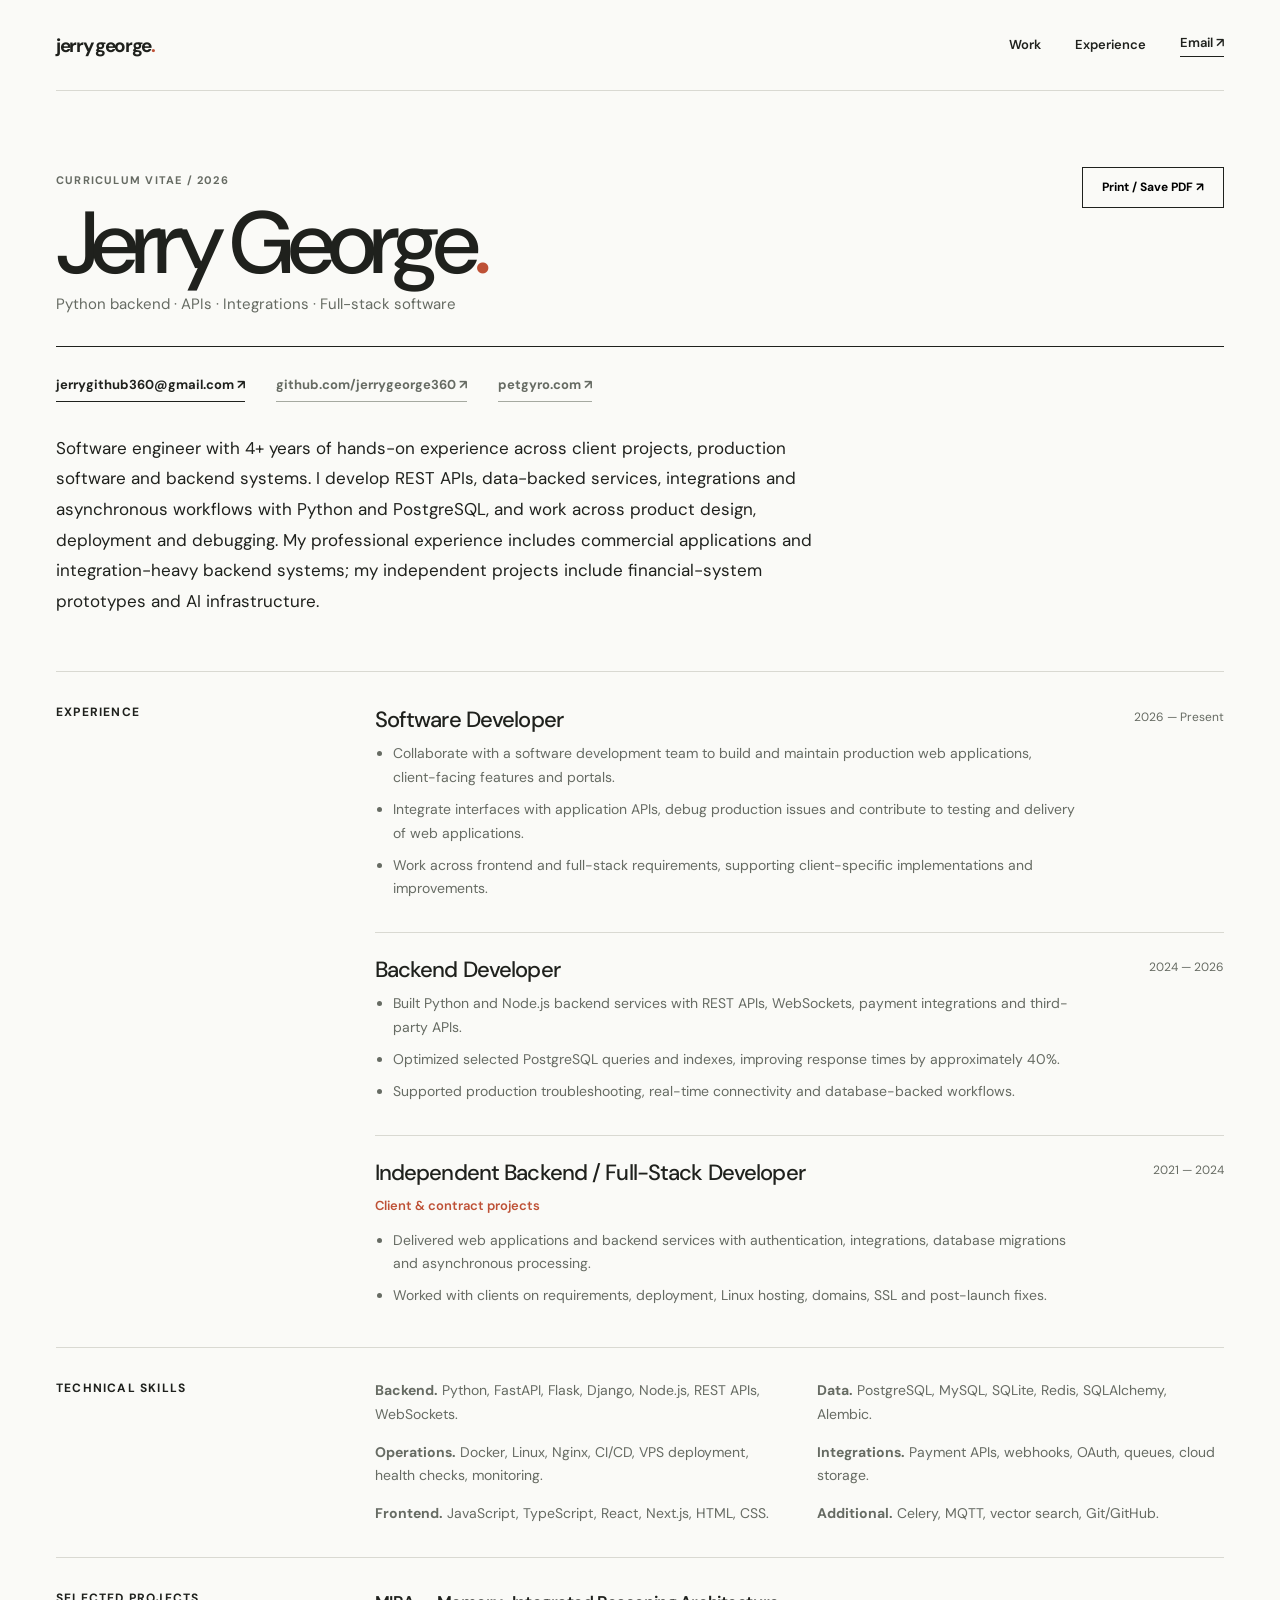
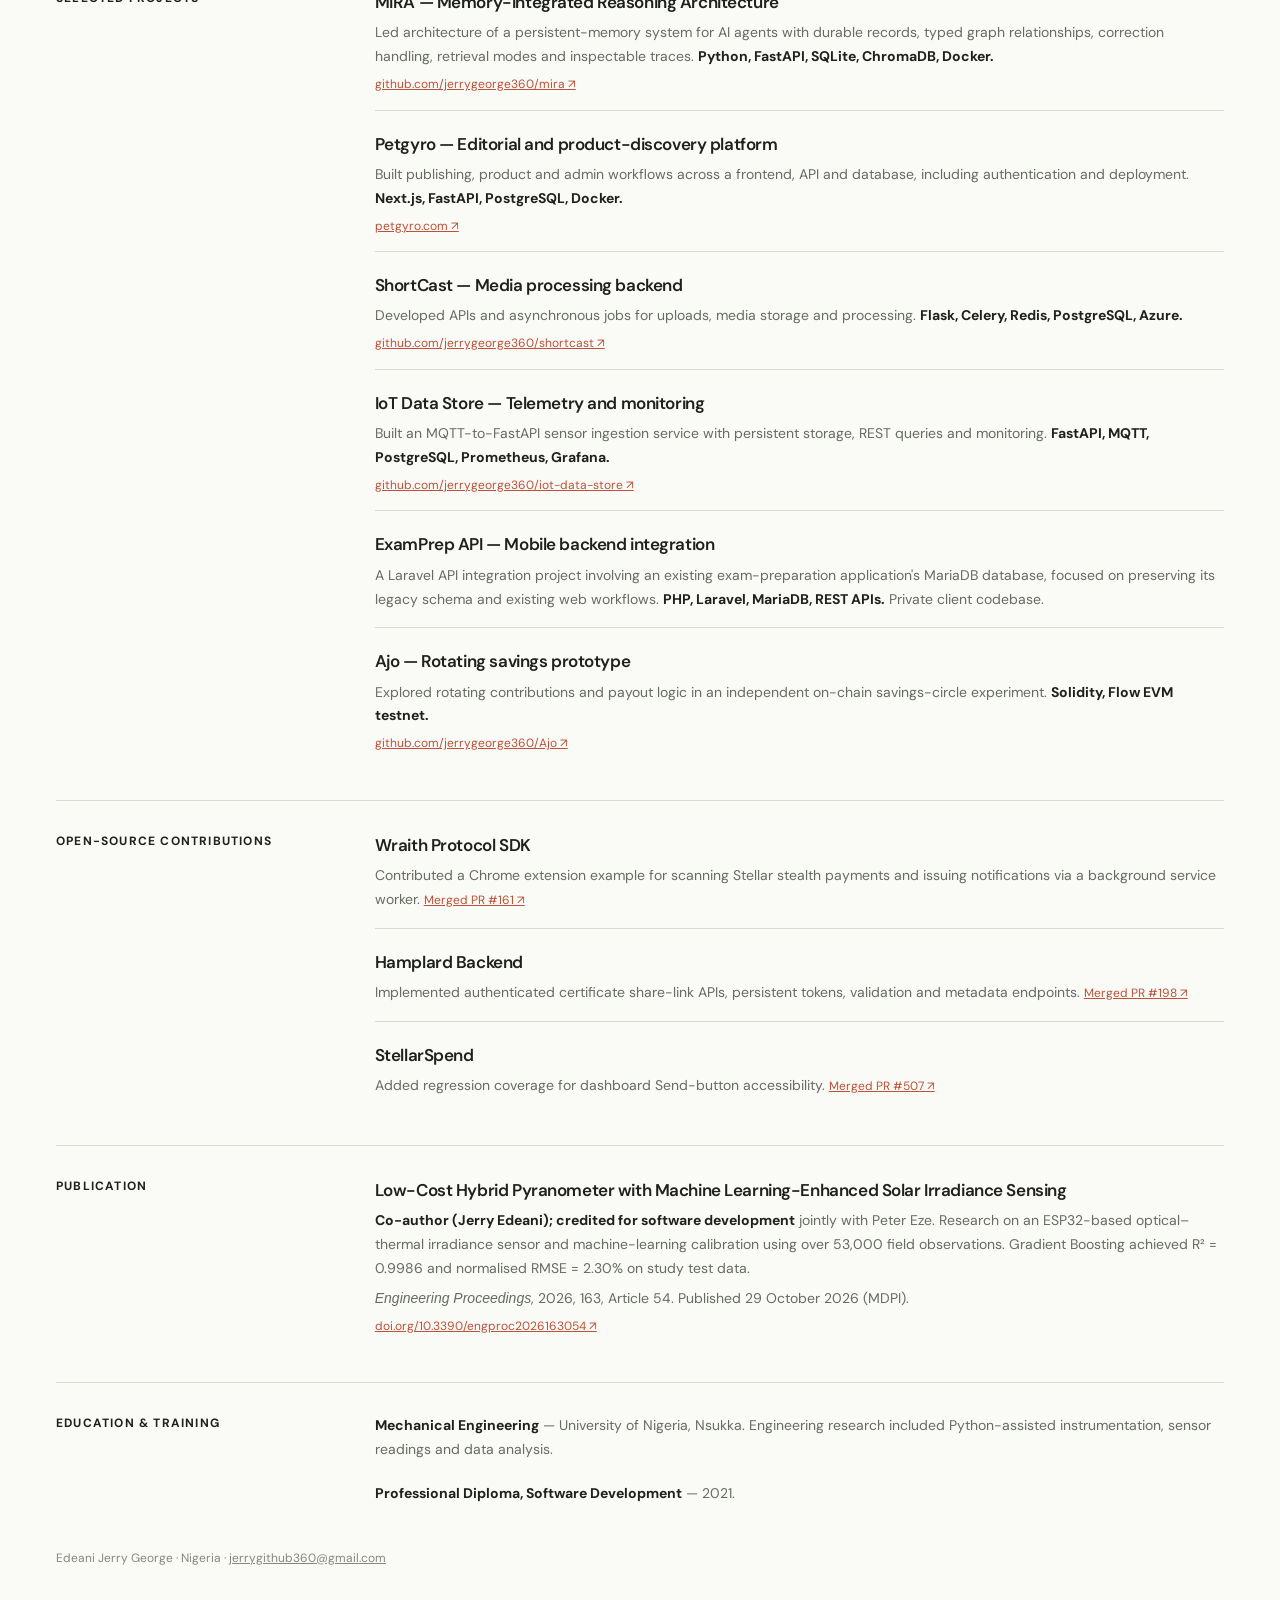
==== commit 84802b3c: "Add accurately attributed solar irradiance research publication to resume" ====
--- a/docs/resume.html
+++ b/docs/resume.html
@@ -141,12 +141,13 @@
     </section>
 
     <section class="cv-section" aria-labelledby="cv-publications">
-      <h2 id="cv-publications">Publications</h2>
+      <h2 id="cv-publications">Publication</h2>
       <div class="cv-content">
         <div class="cv-project">
-          <h3>Engineering Proceedings — MDPI (2026)</h3>
-          <p><strong>Co-author.</strong> Conference proceedings publication, Volume 163, Issue 1, Article 54.</p>
-          <a href="https://www.mdpi.com/2673-4591/163/1/54" target="_blank" rel="noopener noreferrer">View published paper &amp; author list ↗</a>
+          <h3>Low-Cost Hybrid Pyranometer with Machine Learning-Enhanced Solar Irradiance Sensing</h3>
+          <p><strong>Co-author (Jerry Edeani); credited for software development</strong> jointly with Peter Eze. Research on an ESP32-based optical–thermal irradiance sensor and machine-learning calibration using over 53,000 field observations. Gradient Boosting achieved R² = 0.9986 and normalised RMSE = 2.30% on study test data.</p>
+          <p><em>Engineering Proceedings</em>, 2026, 163, Article 54. Published 29 October 2026 (MDPI).</p>
+          <a href="https://doi.org/10.3390/engproc2026163054" target="_blank" rel="noopener noreferrer">doi.org/10.3390/engproc2026163054 ↗</a>
         </div>
       </div>
     </section>
--- a/docs/site.css
+++ b/docs/site.css
@@ -94,6 +94,19 @@
   .oss-row { grid-template-columns: 1fr; gap: 13px; }
   .oss-row a { justify-self: start; }
 }
+.research-section { border-top: 1px solid var(--line); }
+.research-section .section-title-row { margin-bottom: 44px; }
+.publication-entry { border-top: 1px solid var(--ink); border-bottom: 1px solid var(--line); padding: 34px 0 40px; display: grid; grid-template-columns: .34fr 1fr; gap: 30px; }
+.publication-year { color: var(--muted); font-size: 13px; padding-top: 4px; }
+.publication-type { font-size: 11px; text-transform: uppercase; letter-spacing: .11em; font-weight: 700; color: var(--accent); margin: 0 0 10px; }
+.publication-entry h3 { font-size: clamp(30px, 3.7vw, 52px); letter-spacing: -.055em; line-height: 1.12; font-weight: 500; margin: 0 0 14px; }
+.publication-publisher { color: var(--quiet); font-family: var(--serif); font-style: italic; font-weight: 400; letter-spacing: -.01em; }
+.publication-citation { color: #4d544d; font-size: 14px; margin: 0 0 12px; }
+.publication-note { color: var(--muted); font-size: 13px; line-height: 1.8; max-width: 510px; margin: 0 0 24px; }
+@media (max-width: 760px) {
+  .publication-entry { grid-template-columns: 1fr; gap: 9px; padding-top: 25px; padding-bottom: 29px; }
+  .publication-publisher { display: block; }
+}
 .story-section { background: var(--dark); color: #f7f6f2; }
 .story-section .section-title-row { margin-bottom: 48px; }
 .story-section .section-no { color: #d79c86; }
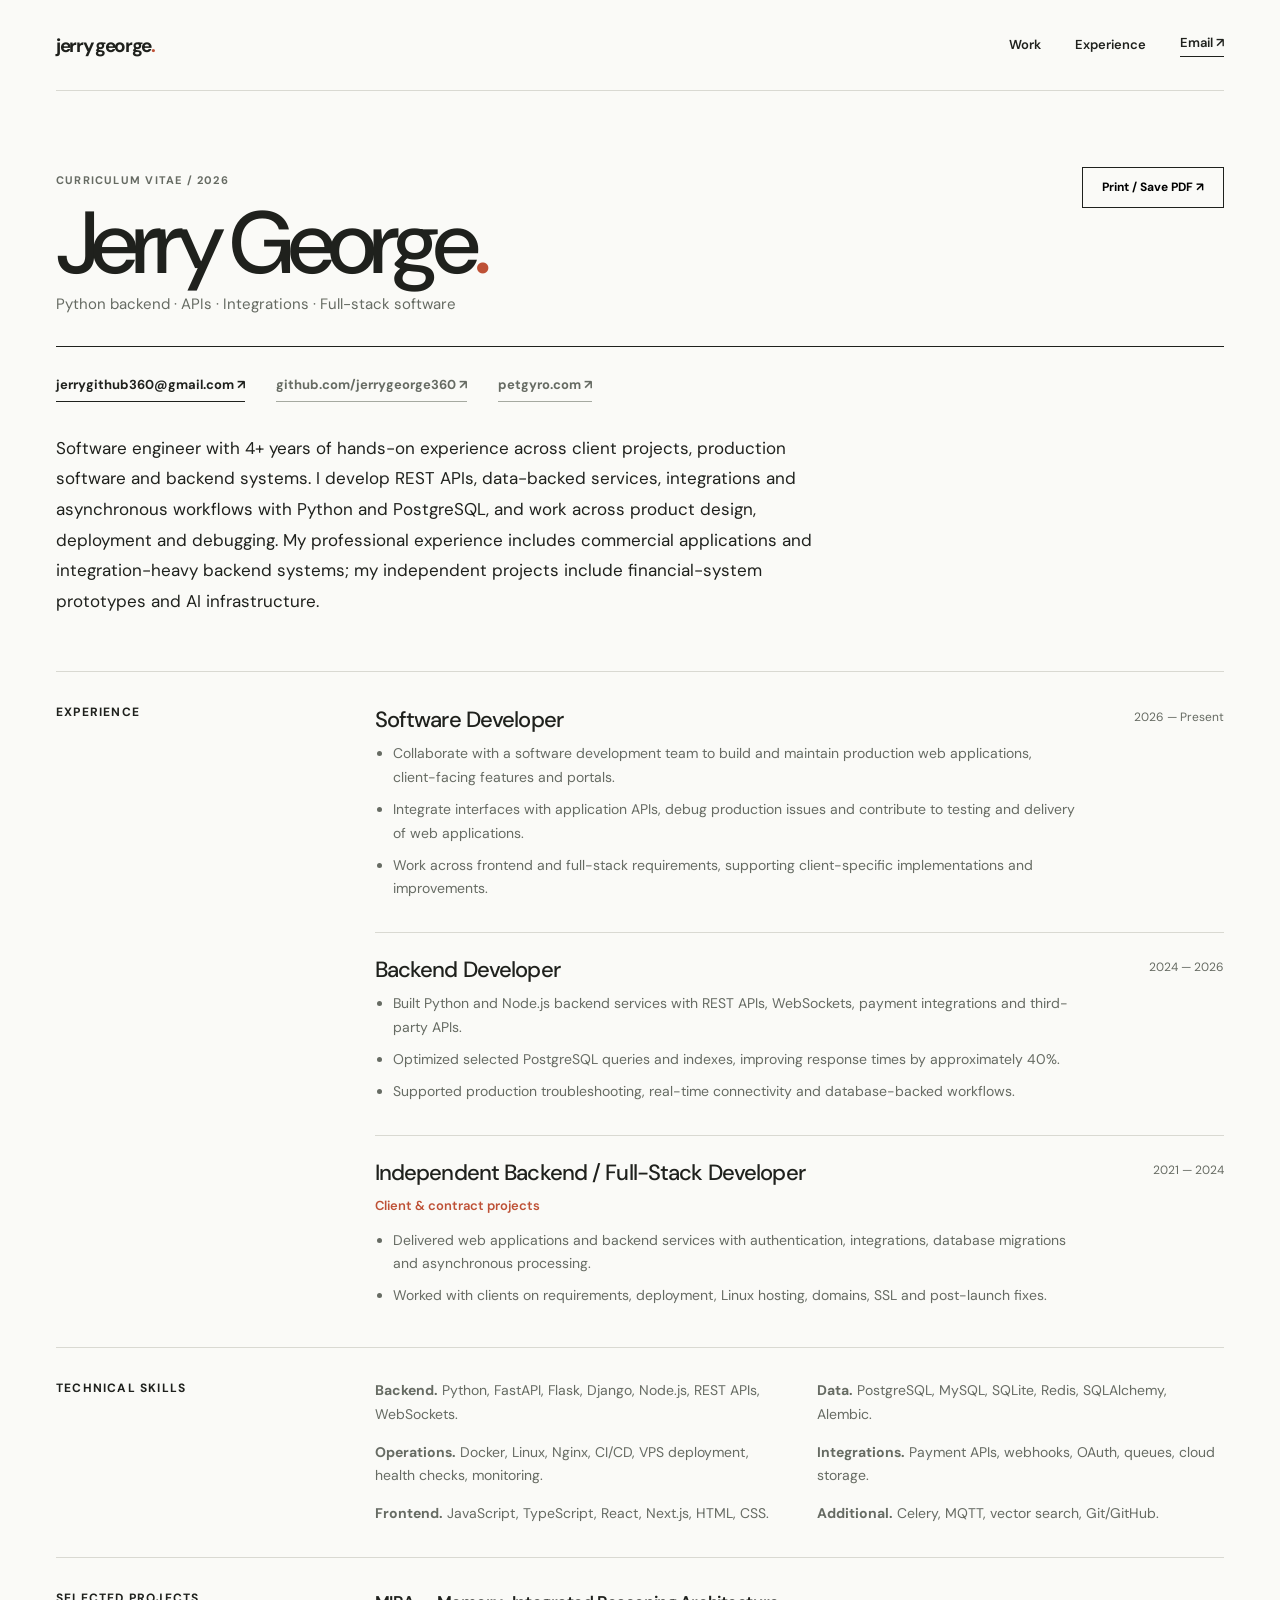
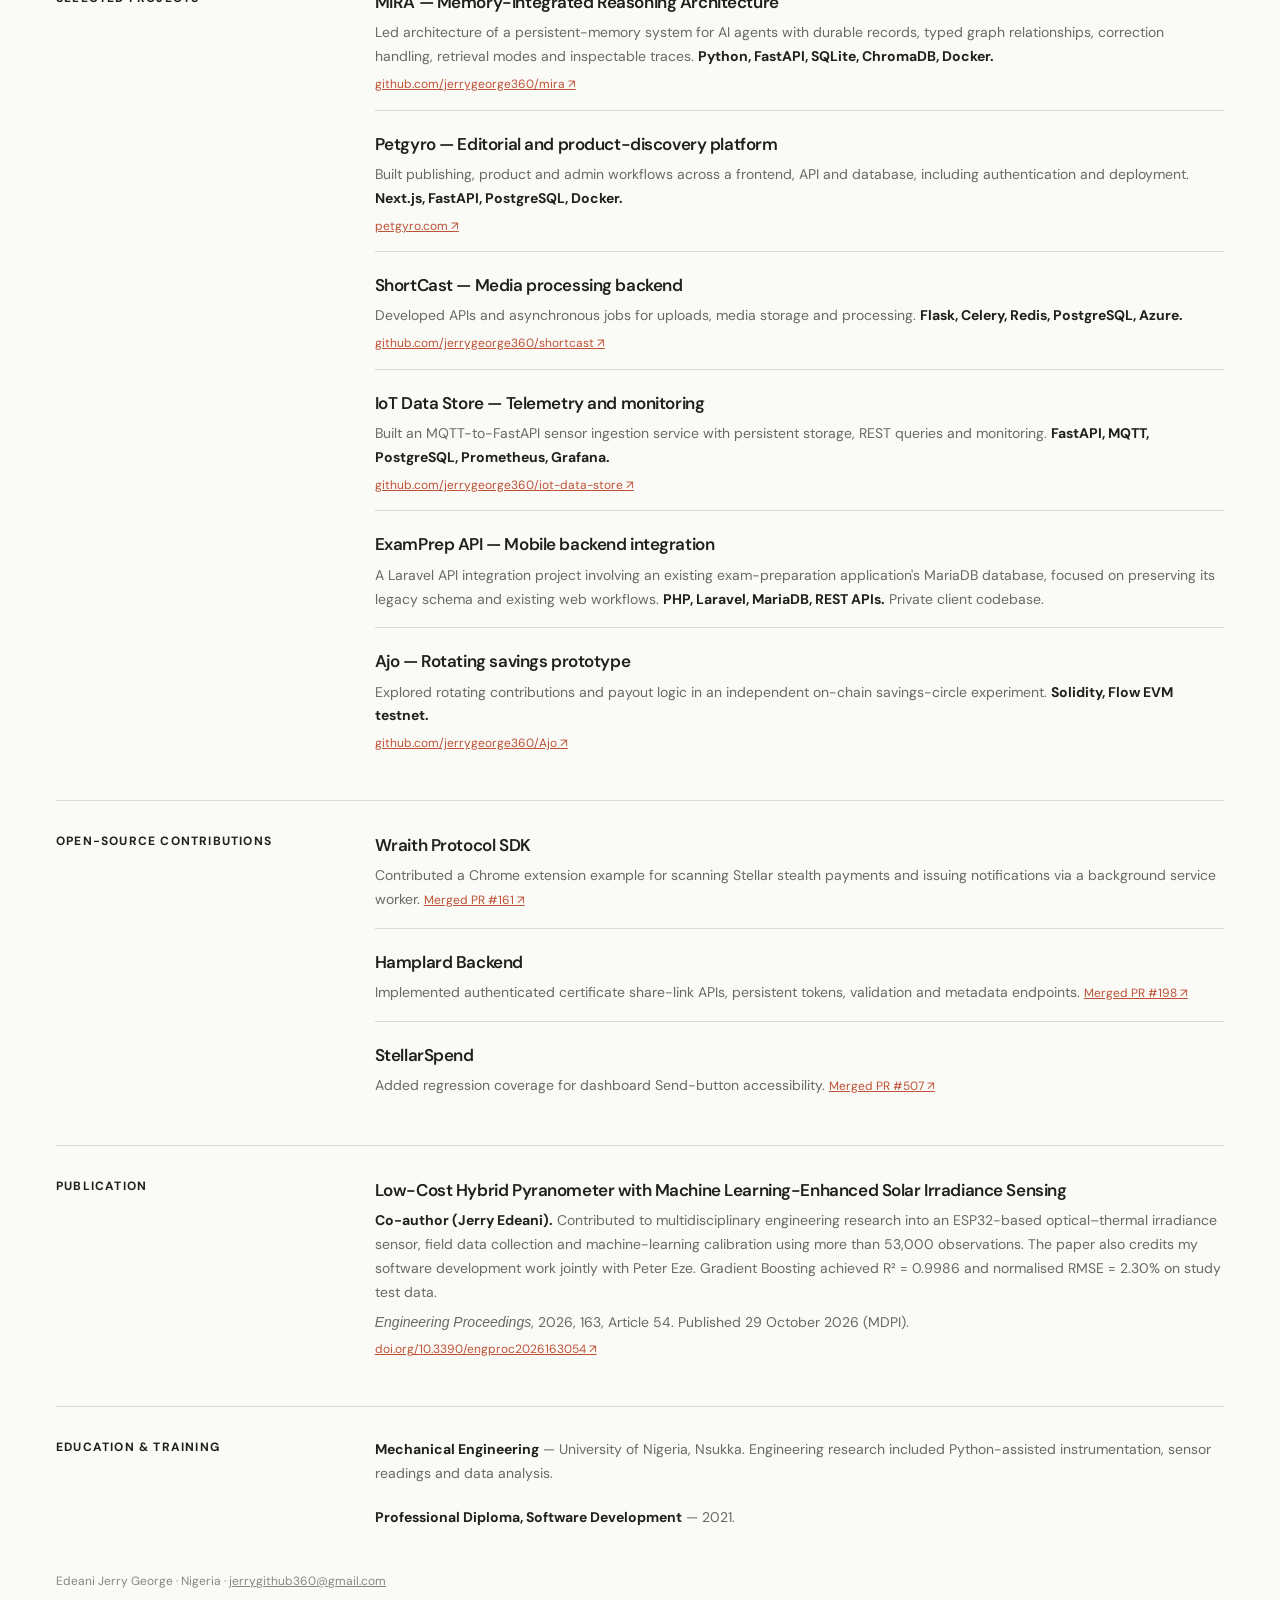
==== commit da573021: "Present published research co-authorship beyond software-only attribution" ====
--- a/docs/resume.html
+++ b/docs/resume.html
@@ -145,7 +145,7 @@
       <div class="cv-content">
         <div class="cv-project">
           <h3>Low-Cost Hybrid Pyranometer with Machine Learning-Enhanced Solar Irradiance Sensing</h3>
-          <p><strong>Co-author (Jerry Edeani); credited for software development</strong> jointly with Peter Eze. Research on an ESP32-based optical–thermal irradiance sensor and machine-learning calibration using over 53,000 field observations. Gradient Boosting achieved R² = 0.9986 and normalised RMSE = 2.30% on study test data.</p>
+          <p><strong>Co-author (Jerry Edeani).</strong> Contributed to multidisciplinary engineering research into an ESP32-based optical–thermal irradiance sensor, field data collection and machine-learning calibration using more than 53,000 observations. The paper also credits my software development work jointly with Peter Eze. Gradient Boosting achieved R² = 0.9986 and normalised RMSE = 2.30% on study test data.</p>
           <p><em>Engineering Proceedings</em>, 2026, 163, Article 54. Published 29 October 2026 (MDPI).</p>
           <a href="https://doi.org/10.3390/engproc2026163054" target="_blank" rel="noopener noreferrer">doi.org/10.3390/engproc2026163054 ↗</a>
         </div>
--- a/docs/site.css
+++ b/docs/site.css
@@ -103,6 +103,18 @@
 .publication-publisher { color: var(--quiet); font-family: var(--serif); font-style: italic; font-weight: 400; letter-spacing: -.01em; }
 .publication-citation { color: #4d544d; font-size: 14px; margin: 0 0 12px; }
 .publication-note { color: var(--muted); font-size: 13px; line-height: 1.8; max-width: 510px; margin: 0 0 24px; }
+
+.publication-entry h3 { max-width: 900px; font-size: clamp(28px, 3.55vw, 51px); text-wrap: balance; }
+.publication-note { max-width: 760px; margin-bottom: 15px; }
+.publication-credit { max-width: 690px; font-size: 13px; color: var(--muted); line-height: 1.8; margin: 0; }
+.publication-credit strong { color: var(--ink); }
+.publication-metrics { display: grid; grid-template-columns: repeat(3,minmax(0,1fr)); gap: 23px; border-top: 1px solid var(--line); padding: 21px 0 28px; margin-top: 25px; }
+.publication-metrics strong { display: block; font-size: clamp(22px, 2.6vw, 32px); font-weight: 500; letter-spacing: -.055em; line-height: 1.2; }
+.publication-metrics span { display: block; color: var(--muted); margin-top: 7px; font-size: 11px; line-height: 1.5; }
+@media (max-width: 500px) {
+  .publication-metrics { grid-template-columns: repeat(2,minmax(0,1fr)); gap: 22px; }
+}
+
 @media (max-width: 760px) {
   .publication-entry { grid-template-columns: 1fr; gap: 9px; padding-top: 25px; padding-bottom: 29px; }
   .publication-publisher { display: block; }
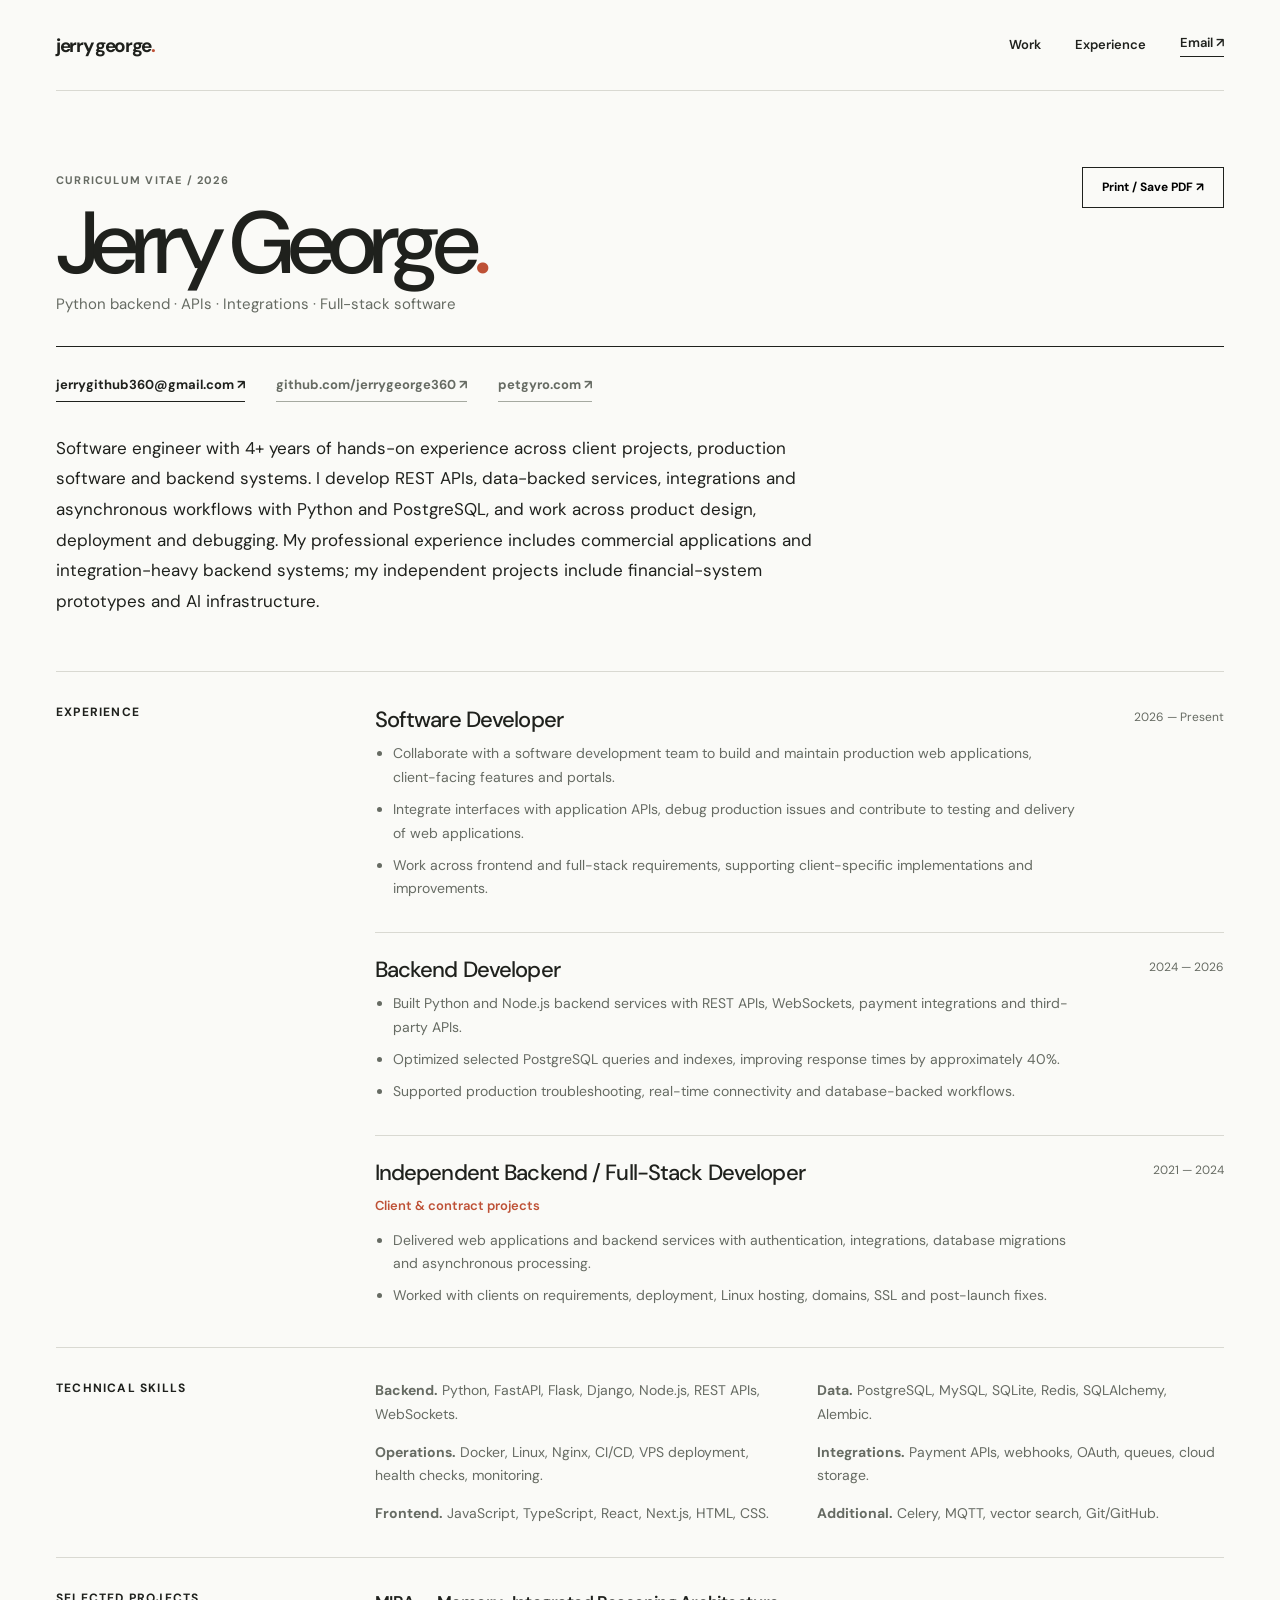
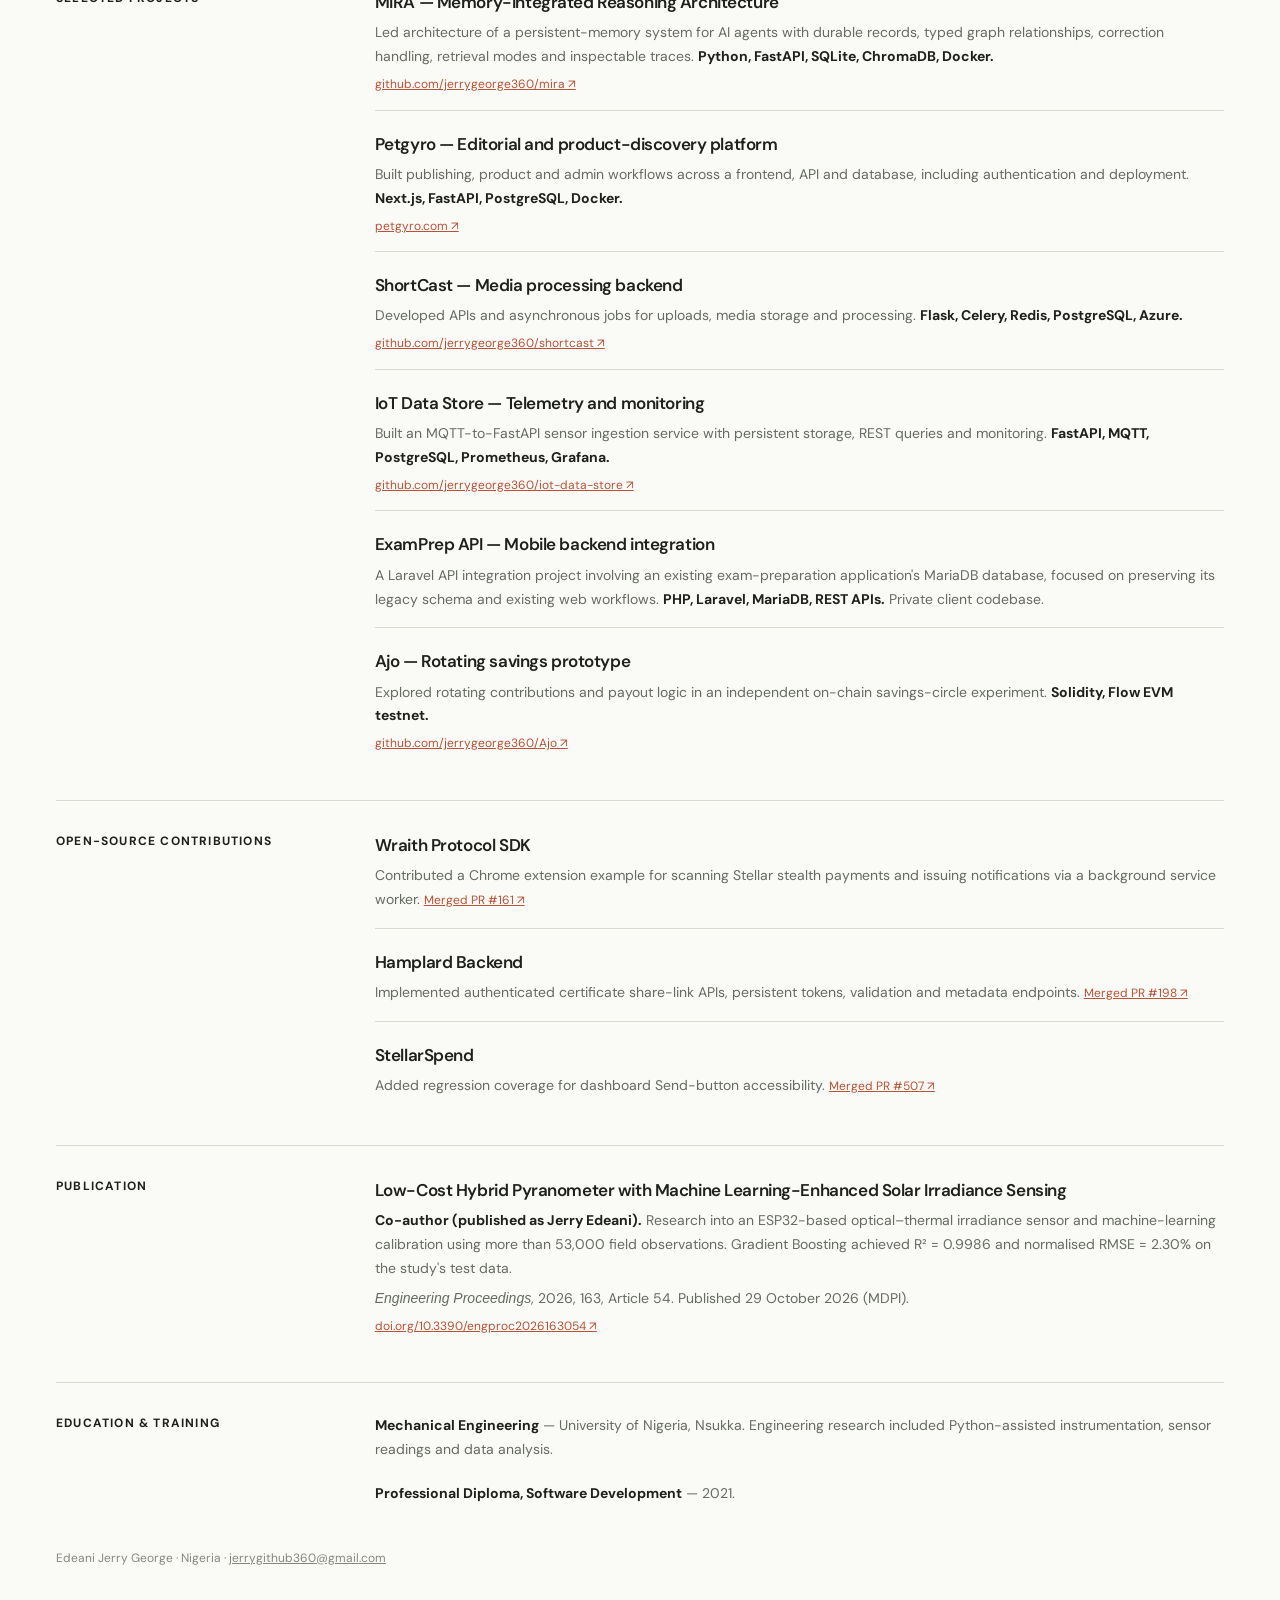
==== commit b322d6cc: "Use co-author as sole public publication role" ====
--- a/docs/resume.html
+++ b/docs/resume.html
@@ -145,7 +145,7 @@
       <div class="cv-content">
         <div class="cv-project">
           <h3>Low-Cost Hybrid Pyranometer with Machine Learning-Enhanced Solar Irradiance Sensing</h3>
-          <p><strong>Co-author (Jerry Edeani).</strong> Contributed to multidisciplinary engineering research into an ESP32-based optical–thermal irradiance sensor, field data collection and machine-learning calibration using more than 53,000 observations. The paper also credits my software development work jointly with Peter Eze. Gradient Boosting achieved R² = 0.9986 and normalised RMSE = 2.30% on study test data.</p>
+          <p><strong>Co-author (published as Jerry Edeani).</strong> Research into an ESP32-based optical–thermal irradiance sensor and machine-learning calibration using more than 53,000 field observations. Gradient Boosting achieved R² = 0.9986 and normalised RMSE = 2.30% on the study's test data.</p>
           <p><em>Engineering Proceedings</em>, 2026, 163, Article 54. Published 29 October 2026 (MDPI).</p>
           <a href="https://doi.org/10.3390/engproc2026163054" target="_blank" rel="noopener noreferrer">doi.org/10.3390/engproc2026163054 ↗</a>
         </div>
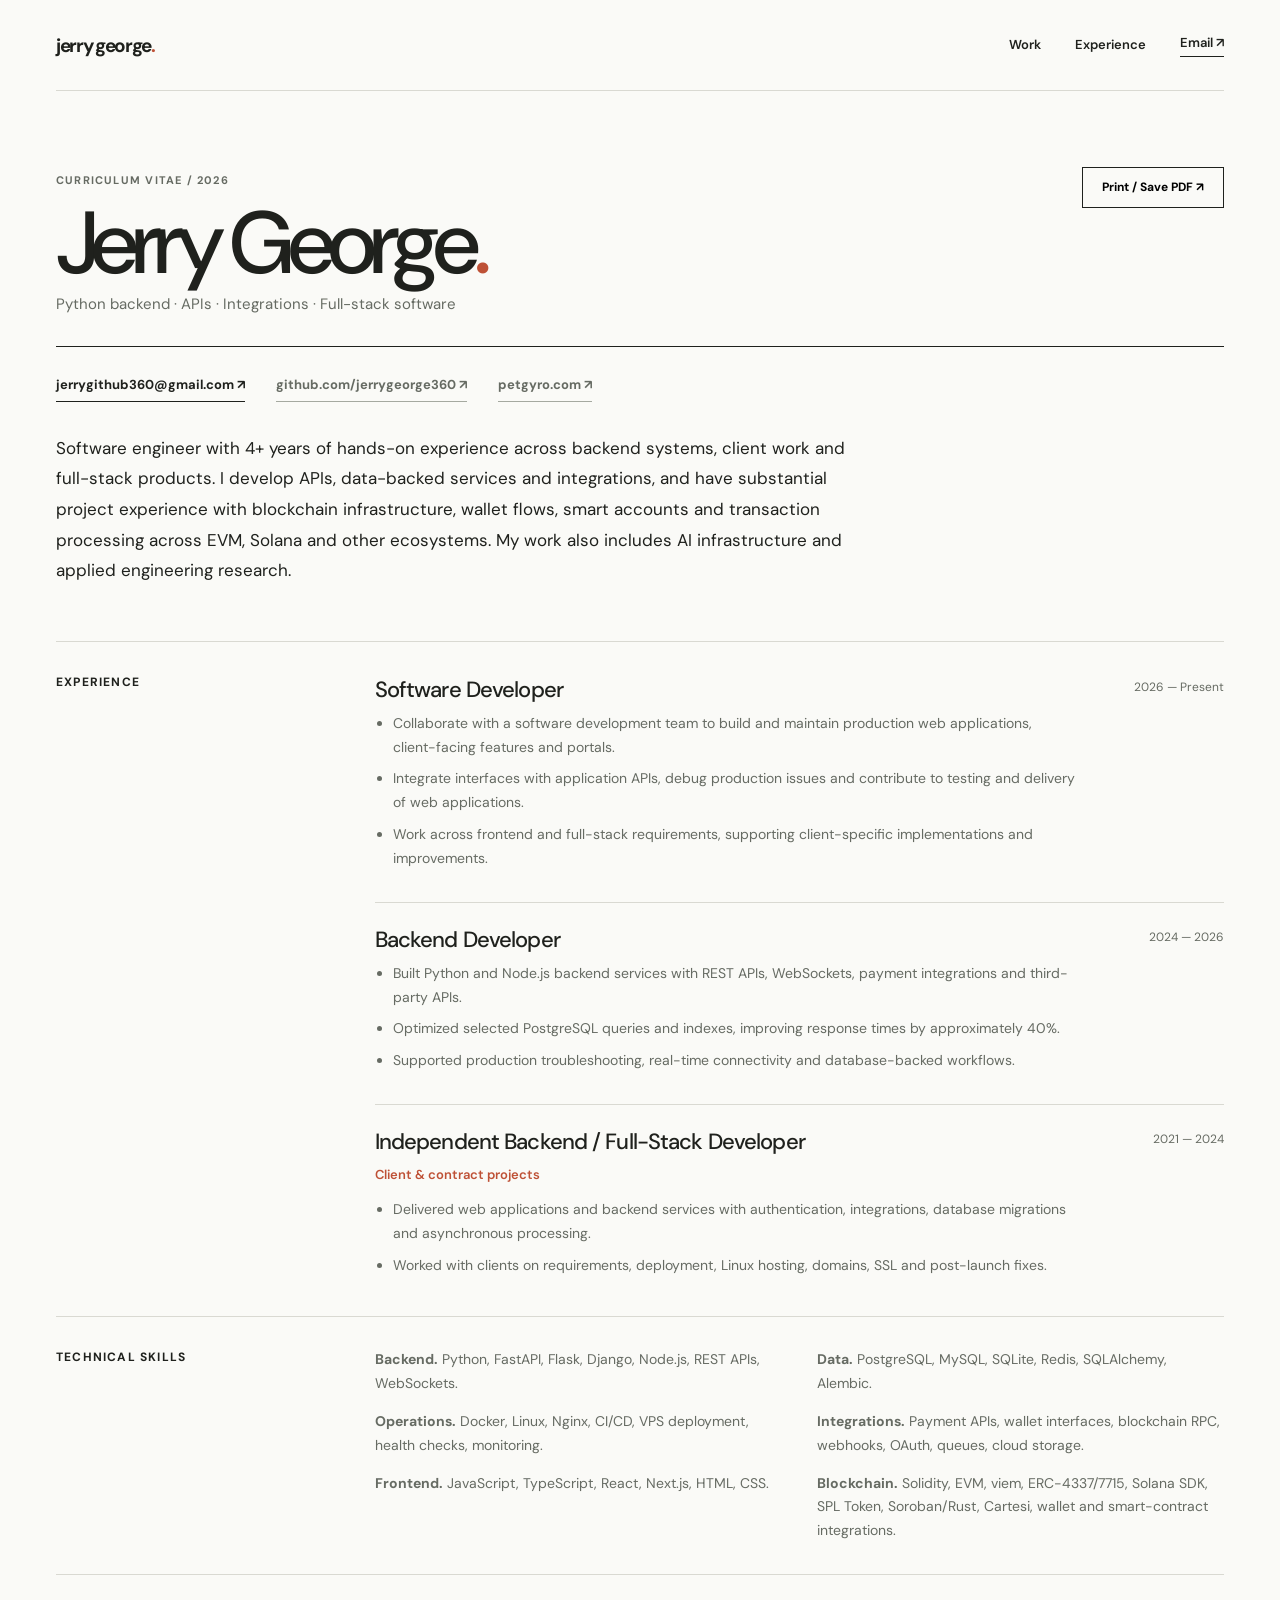
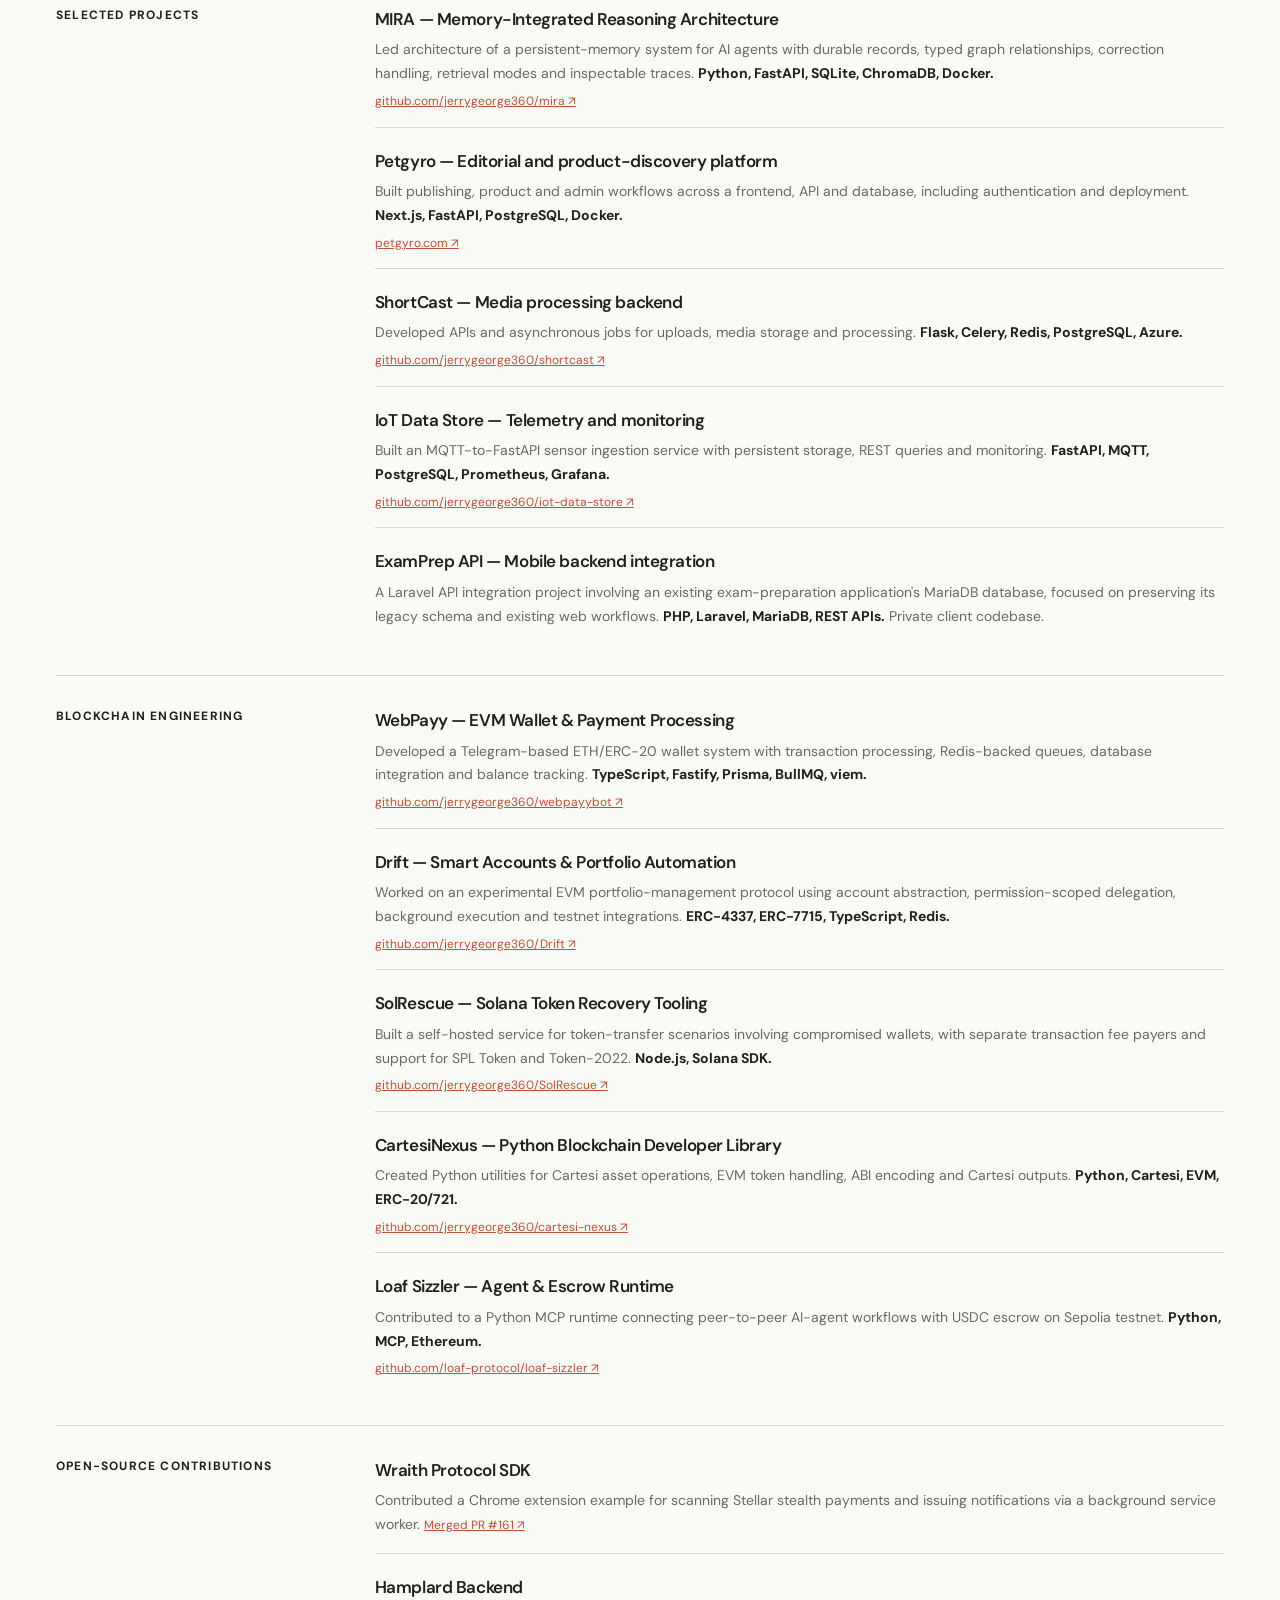
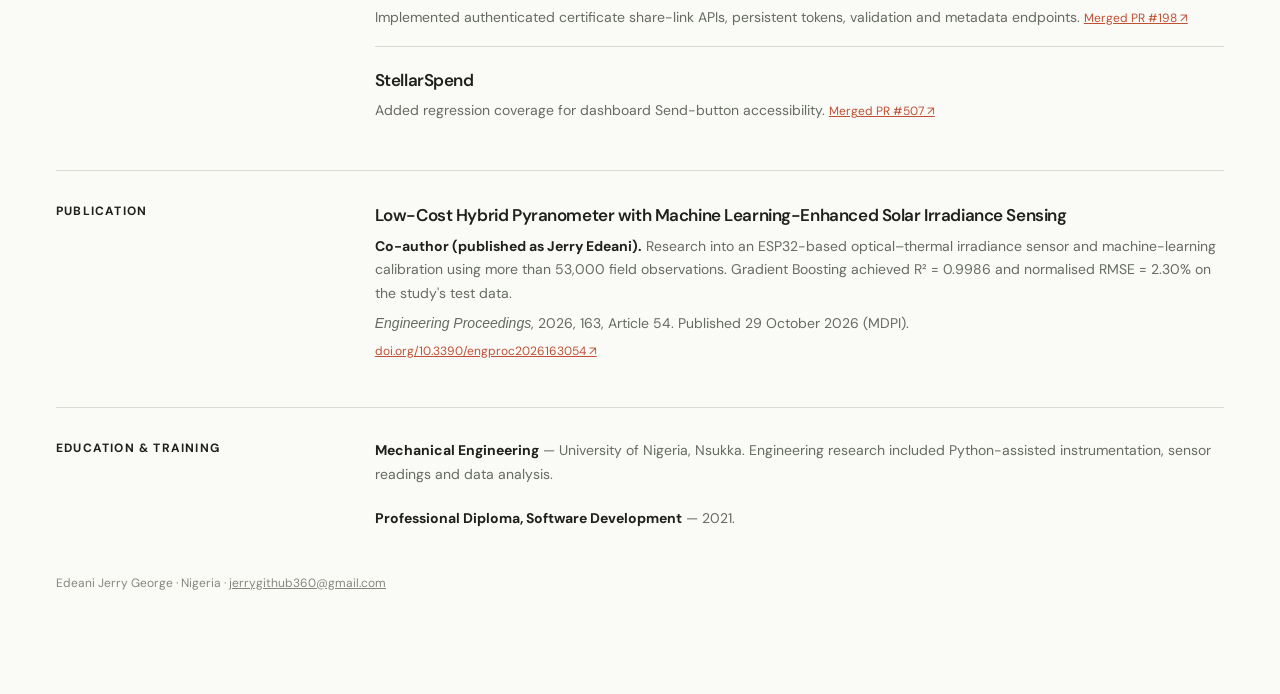
==== commit 4f02e9fd: "Reflect cross-chain backend, wallets, smart accounts and protocol experience in résumé" ====
--- a/docs/resume.html
+++ b/docs/resume.html
@@ -34,7 +34,7 @@
       <a class="text-link muted" href="https://github.com/jerrygeorge360" target="_blank" rel="noopener noreferrer">github.com/jerrygeorge360 ↗</a>
       <a class="text-link muted" href="https://petgyro.com" target="_blank" rel="noopener noreferrer">petgyro.com ↗</a>
     </div>
-    <p class="resume-intro">Software engineer with 4+ years of hands-on experience across client projects, production software and backend systems. I develop REST APIs, data-backed services, integrations and asynchronous workflows with Python and PostgreSQL, and work across product design, deployment and debugging. My professional experience includes commercial applications and integration-heavy backend systems; my independent projects include financial-system prototypes and AI infrastructure.</p>
+    <p class="resume-intro">Software engineer with 4+ years of hands-on experience across backend systems, client work and full-stack products. I develop APIs, data-backed services and integrations, and have substantial project experience with blockchain infrastructure, wallet flows, smart accounts and transaction processing across EVM, Solana and other ecosystems. My work also includes AI infrastructure and applied engineering research.</p>
 
     <section class="cv-section" aria-labelledby="cv-experience">
       <h2 id="cv-experience">Experience</h2>
@@ -81,9 +81,9 @@
         <p><strong>Backend.</strong> Python, FastAPI, Flask, Django, Node.js, REST APIs, WebSockets.</p>
         <p><strong>Data.</strong> PostgreSQL, MySQL, SQLite, Redis, SQLAlchemy, Alembic.</p>
         <p><strong>Operations.</strong> Docker, Linux, Nginx, CI/CD, VPS deployment, health checks, monitoring.</p>
-        <p><strong>Integrations.</strong> Payment APIs, webhooks, OAuth, queues, cloud storage.</p>
+        <p><strong>Integrations.</strong> Payment APIs, wallet interfaces, blockchain RPC, webhooks, OAuth, queues, cloud storage.</p>
         <p><strong>Frontend.</strong> JavaScript, TypeScript, React, Next.js, HTML, CSS.</p>
-        <p><strong>Additional.</strong> Celery, MQTT, vector search, Git/GitHub.</p>
+        <p><strong>Blockchain.</strong> Solidity, EVM, viem, ERC-4337/7715, Solana SDK, SPL Token, Soroban/Rust, Cartesi, wallet and smart-contract integrations.</p>
       </div>
     </section>
 
@@ -114,10 +114,37 @@
           <h3>ExamPrep API — Mobile backend integration</h3>
           <p>A Laravel API integration project involving an existing exam-preparation application's MariaDB database, focused on preserving its legacy schema and existing web workflows. <strong>PHP, Laravel, MariaDB, REST APIs.</strong> Private client codebase.</p>
         </article>
+
+      </div>
+    </section>
+
+    <section class="cv-section" aria-labelledby="cv-blockchain">
+      <h2 id="cv-blockchain">Blockchain engineering</h2>
+      <div class="cv-content">
         <article class="cv-project">
-          <h3>Ajo — Rotating savings prototype</h3>
-          <p>Explored rotating contributions and payout logic in an independent on-chain savings-circle experiment. <strong>Solidity, Flow EVM testnet.</strong></p>
-          <a href="https://github.com/jerrygeorge360/Ajo">github.com/jerrygeorge360/Ajo ↗</a>
+          <h3>WebPayy — EVM Wallet &amp; Payment Processing</h3>
+          <p>Developed a Telegram-based ETH/ERC-20 wallet system with transaction processing, Redis-backed queues, database integration and balance tracking. <strong>TypeScript, Fastify, Prisma, BullMQ, viem.</strong></p>
+          <a href="https://github.com/jerrygeorge360/webpayybot">github.com/jerrygeorge360/webpayybot ↗</a>
+        </article>
+        <article class="cv-project">
+          <h3>Drift — Smart Accounts &amp; Portfolio Automation</h3>
+          <p>Worked on an experimental EVM portfolio-management protocol using account abstraction, permission-scoped delegation, background execution and testnet integrations. <strong>ERC-4337, ERC-7715, TypeScript, Redis.</strong></p>
+          <a href="https://github.com/jerrygeorge360/Drift">github.com/jerrygeorge360/Drift ↗</a>
+        </article>
+        <article class="cv-project">
+          <h3>SolRescue — Solana Token Recovery Tooling</h3>
+          <p>Built a self-hosted service for token-transfer scenarios involving compromised wallets, with separate transaction fee payers and support for SPL Token and Token-2022. <strong>Node.js, Solana SDK.</strong></p>
+          <a href="https://github.com/jerrygeorge360/SolRescue">github.com/jerrygeorge360/SolRescue ↗</a>
+        </article>
+        <article class="cv-project">
+          <h3>CartesiNexus — Python Blockchain Developer Library</h3>
+          <p>Created Python utilities for Cartesi asset operations, EVM token handling, ABI encoding and Cartesi outputs. <strong>Python, Cartesi, EVM, ERC-20/721.</strong></p>
+          <a href="https://github.com/jerrygeorge360/cartesi-nexus">github.com/jerrygeorge360/cartesi-nexus ↗</a>
+        </article>
+        <article class="cv-project">
+          <h3>Loaf Sizzler — Agent &amp; Escrow Runtime</h3>
+          <p>Contributed to a Python MCP runtime connecting peer-to-peer AI-agent workflows with USDC escrow on Sepolia testnet. <strong>Python, MCP, Ethereum.</strong></p>
+          <a href="https://github.com/loaf-protocol/loaf-sizzler">github.com/loaf-protocol/loaf-sizzler ↗</a>
         </article>
       </div>
     </section>
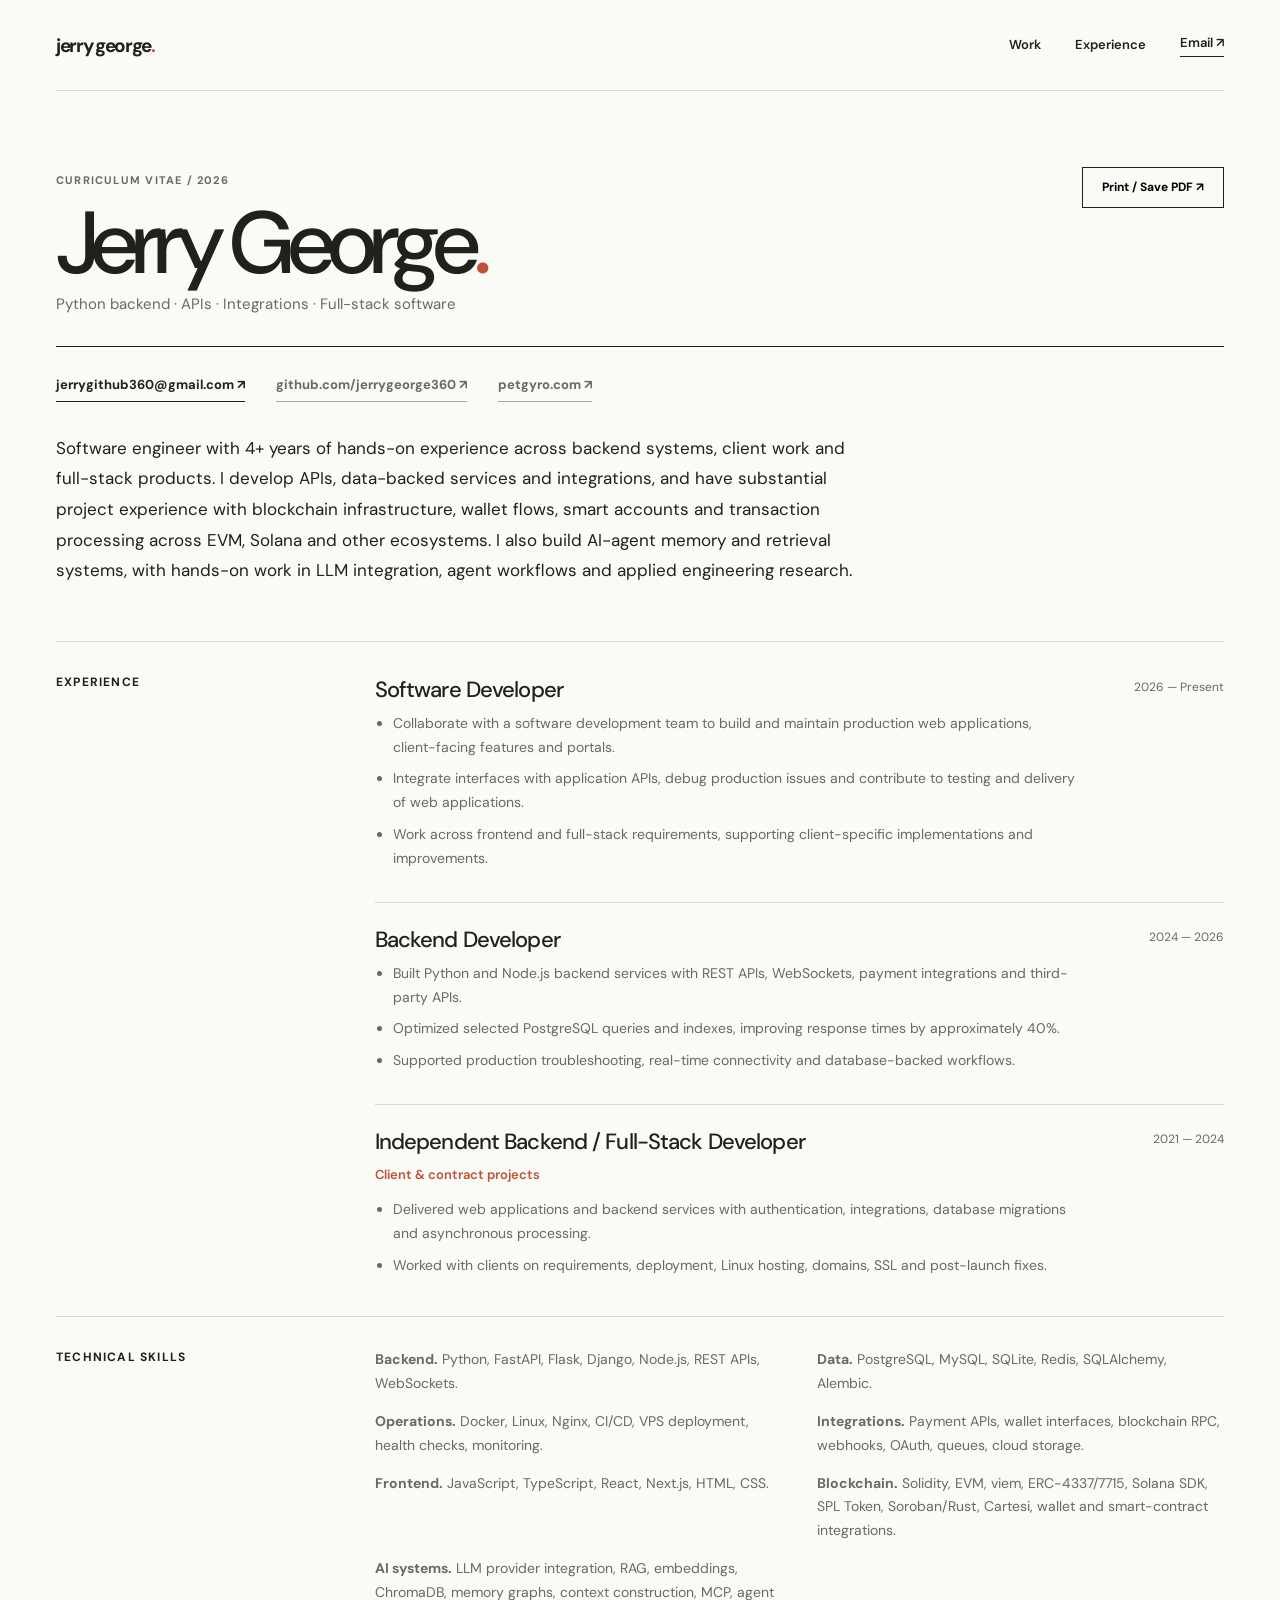
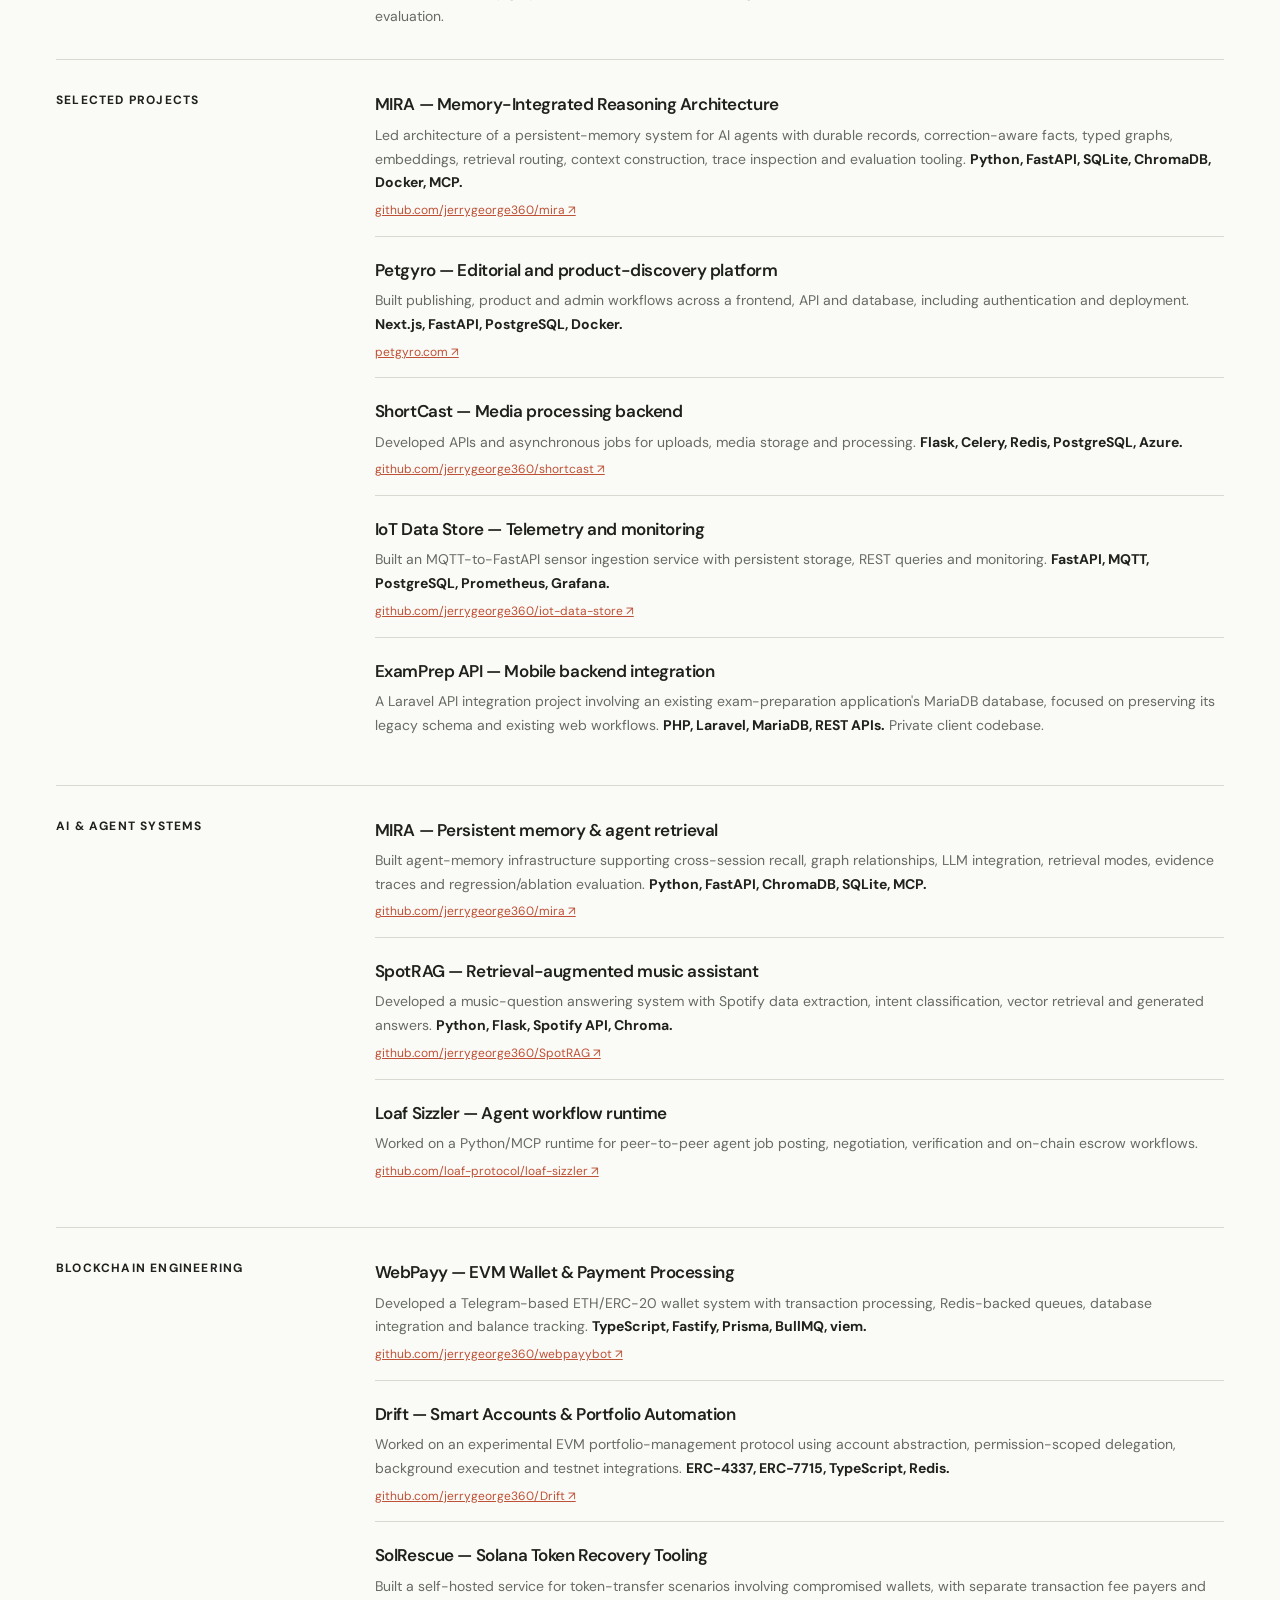
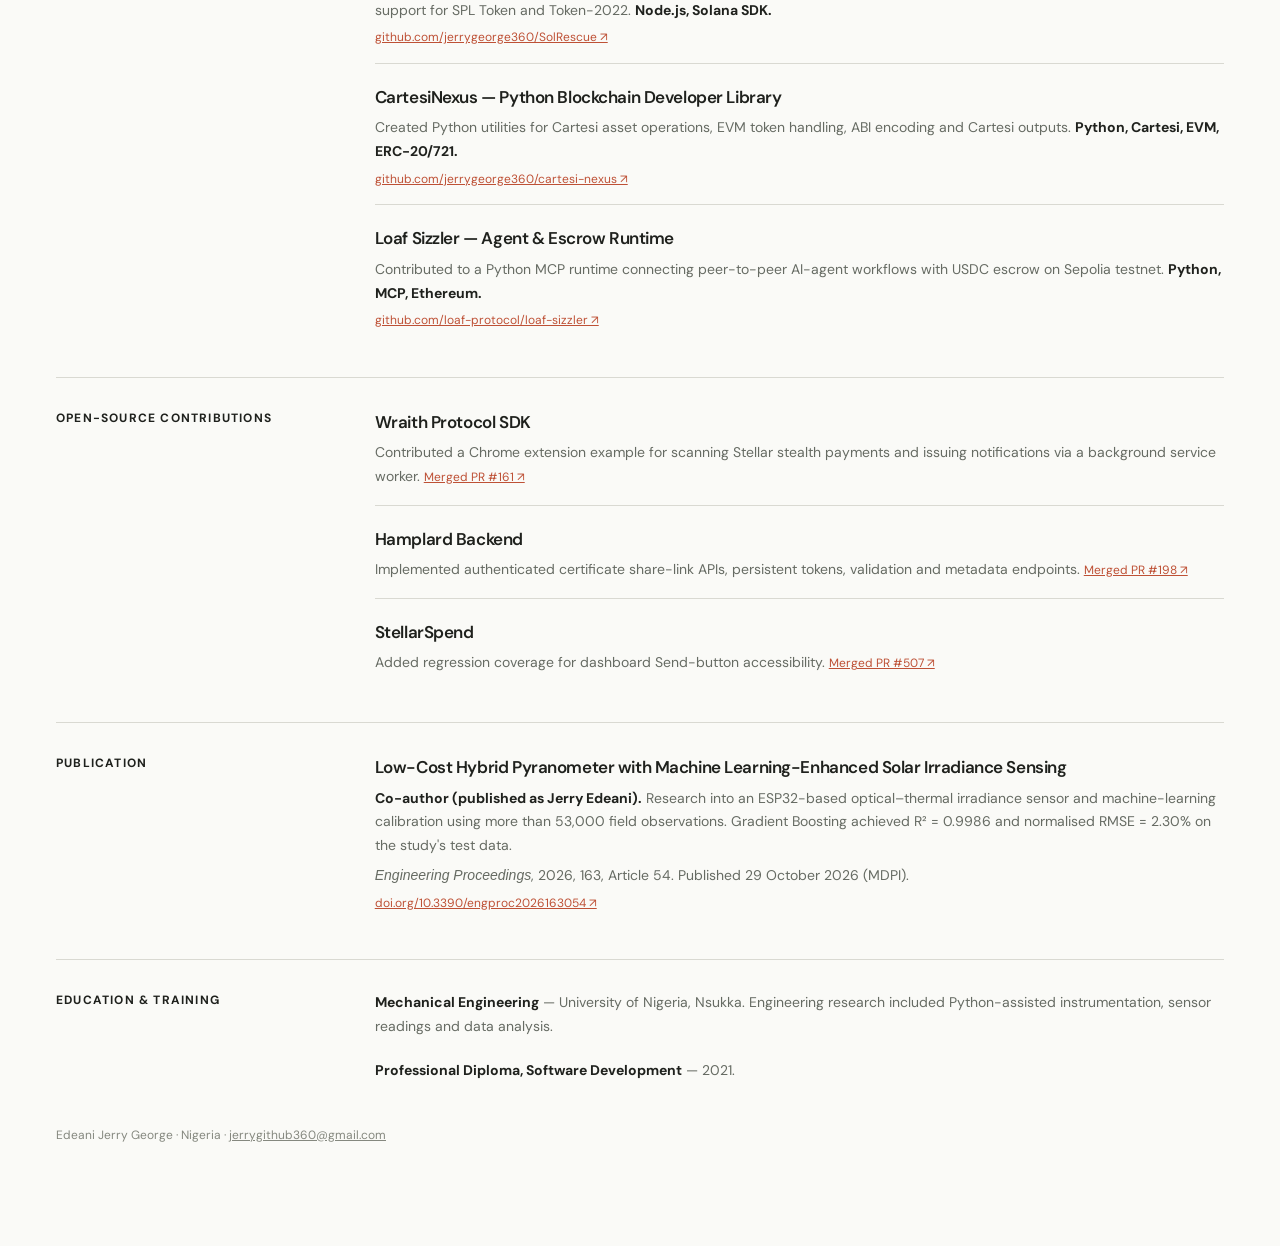
==== commit 67c94882: "Add AI agent engineering, memory retrieval and RAG experience to resume" ====
--- a/docs/resume.html
+++ b/docs/resume.html
@@ -34,7 +34,7 @@
       <a class="text-link muted" href="https://github.com/jerrygeorge360" target="_blank" rel="noopener noreferrer">github.com/jerrygeorge360 ↗</a>
       <a class="text-link muted" href="https://petgyro.com" target="_blank" rel="noopener noreferrer">petgyro.com ↗</a>
     </div>
-    <p class="resume-intro">Software engineer with 4+ years of hands-on experience across backend systems, client work and full-stack products. I develop APIs, data-backed services and integrations, and have substantial project experience with blockchain infrastructure, wallet flows, smart accounts and transaction processing across EVM, Solana and other ecosystems. My work also includes AI infrastructure and applied engineering research.</p>
+    <p class="resume-intro">Software engineer with 4+ years of hands-on experience across backend systems, client work and full-stack products. I develop APIs, data-backed services and integrations, and have substantial project experience with blockchain infrastructure, wallet flows, smart accounts and transaction processing across EVM, Solana and other ecosystems. I also build AI-agent memory and retrieval systems, with hands-on work in LLM integration, agent workflows and applied engineering research.</p>
 
     <section class="cv-section" aria-labelledby="cv-experience">
       <h2 id="cv-experience">Experience</h2>
@@ -84,6 +84,7 @@
         <p><strong>Integrations.</strong> Payment APIs, wallet interfaces, blockchain RPC, webhooks, OAuth, queues, cloud storage.</p>
         <p><strong>Frontend.</strong> JavaScript, TypeScript, React, Next.js, HTML, CSS.</p>
         <p><strong>Blockchain.</strong> Solidity, EVM, viem, ERC-4337/7715, Solana SDK, SPL Token, Soroban/Rust, Cartesi, wallet and smart-contract integrations.</p>
+        <p><strong>AI systems.</strong> LLM provider integration, RAG, embeddings, ChromaDB, memory graphs, context construction, MCP, agent evaluation.</p>
       </div>
     </section>
 
@@ -92,7 +93,7 @@
       <div class="cv-content">
         <article class="cv-project">
           <h3>MIRA — Memory-Integrated Reasoning Architecture</h3>
-          <p>Led architecture of a persistent-memory system for AI agents with durable records, typed graph relationships, correction handling, retrieval modes and inspectable traces. <strong>Python, FastAPI, SQLite, ChromaDB, Docker.</strong></p>
+          <p>Led architecture of a persistent-memory system for AI agents with durable records, correction-aware facts, typed graphs, embeddings, retrieval routing, context construction, trace inspection and evaluation tooling. <strong>Python, FastAPI, SQLite, ChromaDB, Docker, MCP.</strong></p>
           <a href="https://github.com/jerrygeorge360/mira">github.com/jerrygeorge360/mira ↗</a>
         </article>
         <article class="cv-project">
@@ -115,6 +116,27 @@
           <p>A Laravel API integration project involving an existing exam-preparation application's MariaDB database, focused on preserving its legacy schema and existing web workflows. <strong>PHP, Laravel, MariaDB, REST APIs.</strong> Private client codebase.</p>
         </article>
 
+      </div>
+    </section>
+
+    <section class="cv-section" aria-labelledby="cv-ai">
+      <h2 id="cv-ai">AI &amp; agent systems</h2>
+      <div class="cv-content">
+        <article class="cv-project">
+          <h3>MIRA — Persistent memory &amp; agent retrieval</h3>
+          <p>Built agent-memory infrastructure supporting cross-session recall, graph relationships, LLM integration, retrieval modes, evidence traces and regression/ablation evaluation. <strong>Python, FastAPI, ChromaDB, SQLite, MCP.</strong></p>
+          <a href="https://github.com/jerrygeorge360/mira">github.com/jerrygeorge360/mira ↗</a>
+        </article>
+        <article class="cv-project">
+          <h3>SpotRAG — Retrieval-augmented music assistant</h3>
+          <p>Developed a music-question answering system with Spotify data extraction, intent classification, vector retrieval and generated answers. <strong>Python, Flask, Spotify API, Chroma.</strong></p>
+          <a href="https://github.com/jerrygeorge360/SpotRAG">github.com/jerrygeorge360/SpotRAG ↗</a>
+        </article>
+        <article class="cv-project">
+          <h3>Loaf Sizzler — Agent workflow runtime</h3>
+          <p>Worked on a Python/MCP runtime for peer-to-peer agent job posting, negotiation, verification and on-chain escrow workflows.</p>
+          <a href="https://github.com/loaf-protocol/loaf-sizzler">github.com/loaf-protocol/loaf-sizzler ↗</a>
+        </article>
       </div>
     </section>
 
--- a/docs/site.css
+++ b/docs/site.css
@@ -94,6 +94,30 @@
   .oss-row { grid-template-columns: 1fr; gap: 13px; }
   .oss-row a { justify-self: start; }
 }
+.chain-section { border-top: 1px solid var(--line); }
+.chain-section .section-title-row { margin-bottom: 43px; }
+.chain-list { border-top: 1px solid var(--ink); }
+.chain-item { display: grid; grid-template-columns: .34fr 1fr 80px; align-items: start; gap: 28px; padding: 29px 0 33px; border-bottom: 1px solid var(--line); }
+.chain-index { font-size: 11px; font-weight: 700; letter-spacing: .1em; color: var(--accent); text-transform: uppercase; padding-top: 7px; }
+.chain-item h3 { font-size: clamp(27px, 3vw, 41px); font-weight: 500; line-height: 1.2; letter-spacing: -.055em; margin: 0 0 9px; }
+.chain-item h3 a { text-decoration: none; }
+.chain-item h3 a:hover { color: var(--accent); }
+.chain-item p { font-size: 14px; color: var(--muted); line-height: 1.85; max-width: 690px; margin: 0 0 10px; }
+.chain-stack { font-size: 11px; line-height: 1.8; color: #7a8075; letter-spacing: .025em; }
+.chain-link { font-size: 12px; font-weight: 700; text-decoration: none; border-bottom: 1px solid var(--ink); padding: 5px 0; white-space: nowrap; justify-self: end; }
+.chain-link:hover { color: var(--accent); border-color: var(--accent); }
+.chain-more { display: grid; grid-template-columns: .34fr 1fr; gap: 28px; margin-top: 31px; align-items: start; }
+.chain-more p { font-size: 12px; font-weight: 700; line-height: 1.5; color: var(--muted); margin: 0; }
+.chain-more div { display: flex; align-items: center; flex-wrap: wrap; column-gap: 24px; row-gap: 12px; }
+.chain-more a { font-size: 12px; font-weight: 600; text-decoration: none; border-bottom: 1px solid #adb0aa; padding-bottom: 3px; }
+.chain-more a:hover { color: var(--accent); border-color: var(--accent); }
+@media (max-width: 760px) {
+  .chain-item { grid-template-columns: 1fr auto; gap: 10px 20px; padding: 24px 0 27px; }
+  .chain-index { grid-column: 1 / -1; padding-top: 0; }
+  .chain-item > div { grid-column: 1 / -1; }
+  .chain-link { grid-column: 1 / -1; justify-self: start; margin-top: 8px; }
+  .chain-more { grid-template-columns: 1fr; gap: 15px; }
+}
 .research-section { border-top: 1px solid var(--line); }
 .research-section .section-title-row { margin-bottom: 44px; }
 .publication-entry { border-top: 1px solid var(--ink); border-bottom: 1px solid var(--line); padding: 34px 0 40px; display: grid; grid-template-columns: .34fr 1fr; gap: 30px; }
